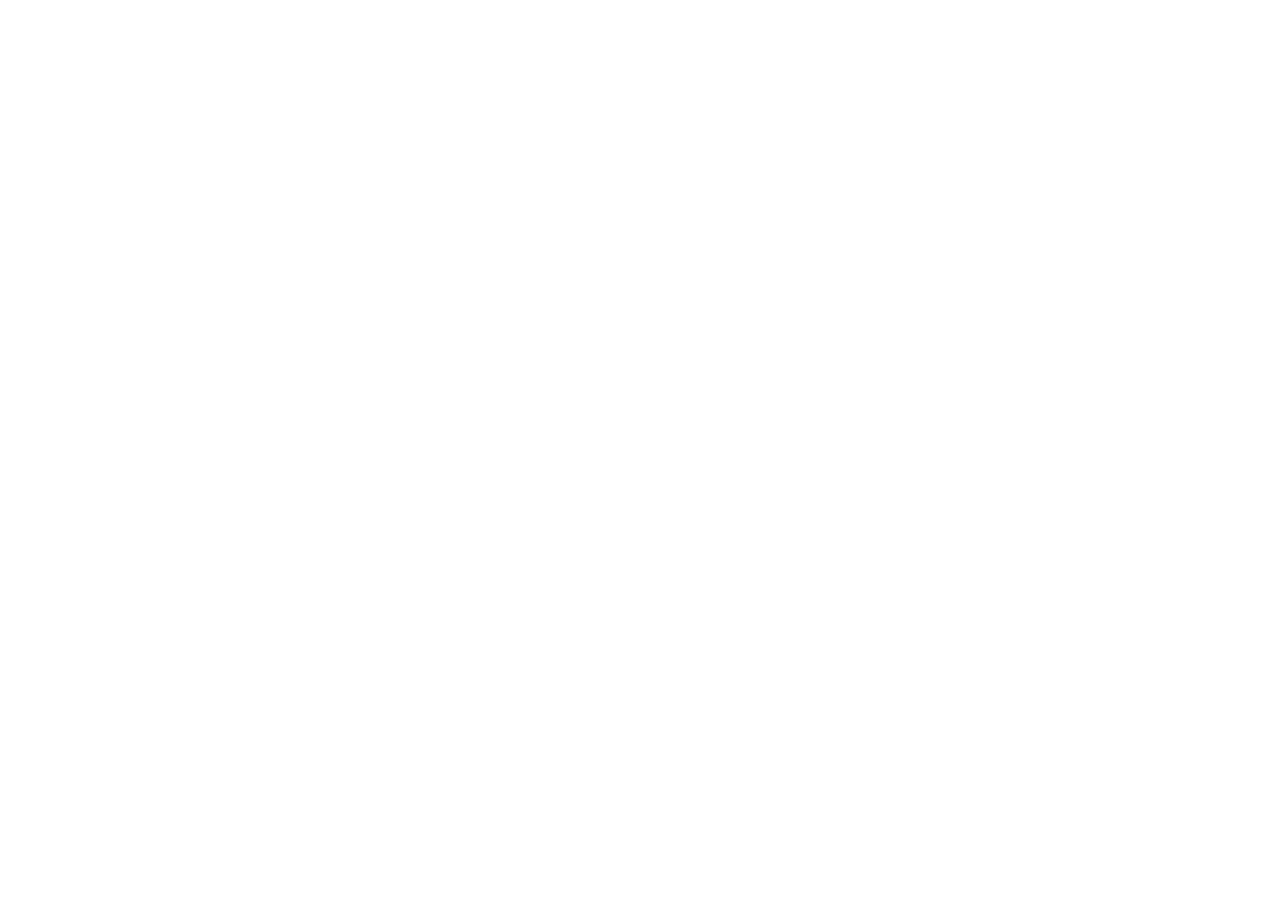
==== index.html @ d4b99a70 "Initial commit" ====
<!DOCTYPE html>
<html lang="en">

<head>
    <meta charset="UTF-8">
    <meta http-equiv="X-UA-Compatible" content="IE=edge">
    <meta name="viewport" content="width=device-width, initial-scale=1.0">
    <title>Document</title>
    <!-- css -->
    <link rel="stylesheet" href="./css/styles.css">
    <link rel="stylesheet" href="./css/normalize.css">
</head>

<body>
    <!-- site header start -->
    <header class="site-header">
        <div class="container"></div>
    </header>

    <!-- site header end -->

    <!-- main content start -->
    <main class="site-main">
        <!-- hero section start -->
        <section class="hero">
            <div class="container"></div>
        </section>
        <!-- hero section end -->
    </main>
    <!-- main content end -->

    <!-- footer start -->
    <footer class="site-footer">
        <div class="container"></div>
    </footer>
    <!-- footer end -->

</body>

</html>
---- css/styles.css ----
:root {
    --clr-white: #fff;
    --clr-black: #000;
    --ff-main: "Poppins", sans-serif;
    --font-weight: 400;
    --fw-bold: 700;
    --fw-medium: 500;
    --font-size: 16px;
    --transition-time: 0.3s;
}

/*******************************
    GENERAL STYLES
********************************/

*,*::before,*::after{
    box-sizing: inherit;
}

html{
    height: 100%;
    box-sizing: border-box;
}

body {
    display: flex;
    flex-direction: column;
    height: 100%;
    margin: 0;
    font-family:var(--ff-main);
    scroll-behavior: smooth;
}

img {
    display: block;
    height: auto;
}

ul {
    list-style: none;
    padding-left: 0;
}

a{
    text-decoration: none;
}


h1,
h2,
h3,
h4,
p {
    margin: 0;
}

.btn{
    border: none;
    background-color: transparent;
    cursor: pointer;
}

.container {
    width: 1240px;
    margin-right: auto;
    margin-left: auto;
    padding-right: 20px;
    padding-left: 20px;
}

.visually-hidden {
    clip: rect(0 0 0 0);
    clip-path: inset(50%);
    height: 1px;
    overflow: hidden;
    position: absolute;
    white-space: nowrap;
    width: 1px;
}

/* sticky footer */
.site-main{
    flex-grow: 1;
}

.text-black{
    color: var(--clr-black);
}

.text-white{
    color: var(--clr-white);
}

.fw-bold{
    font-weight: var(--fw-bold);
}

.fw-medium{
    font-weight: var(--fw-medium);
}

.d-flex{
    display: flex;
}
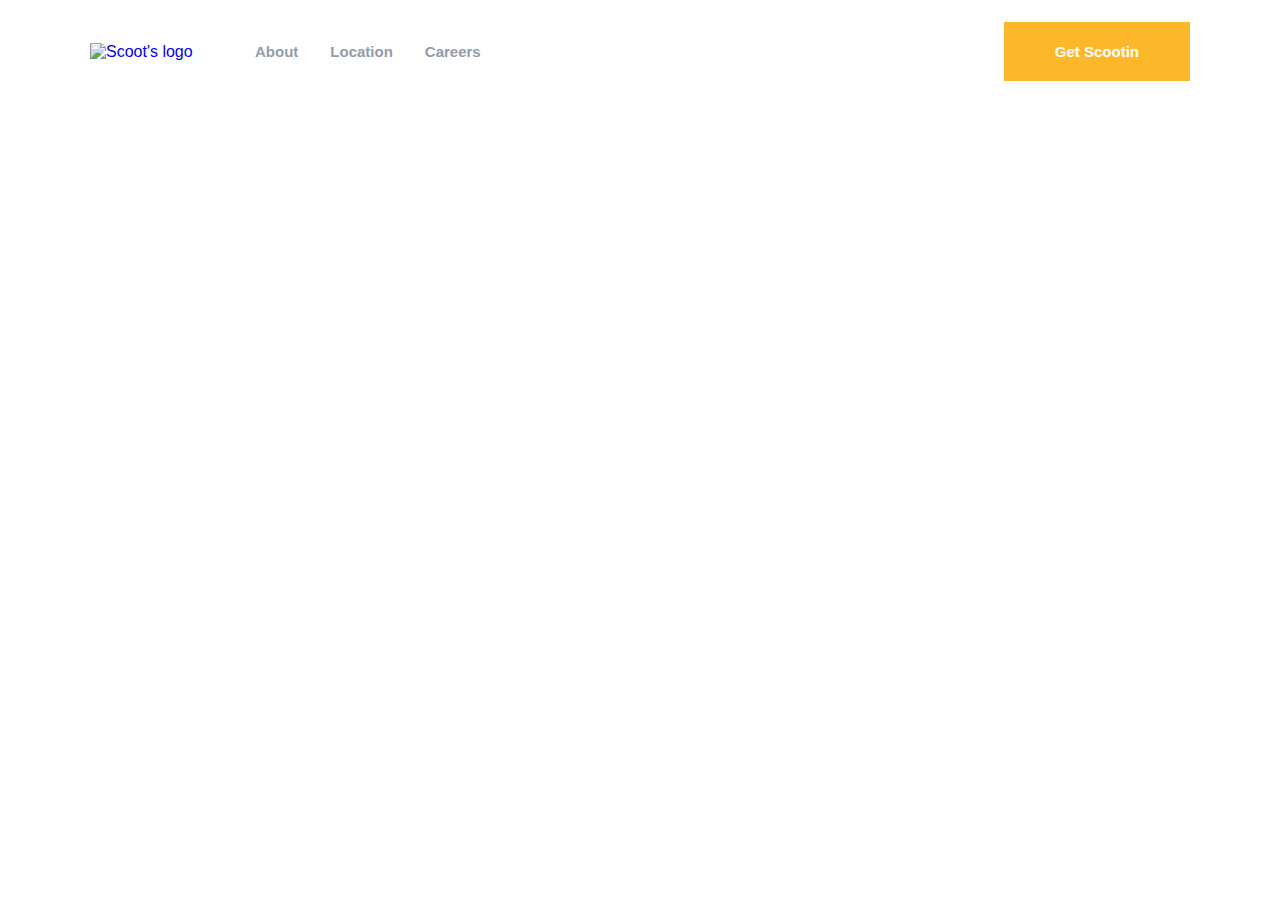
==== commit e03b1723: "Finish header" ====
--- a/index.html
+++ b/index.html
@@ -14,7 +14,25 @@
 <body>
     <!-- site header start -->
     <header class="site-header">
-        <div class="container"></div>
+        <div class="container"> 
+            <div class="site-header__wrapper d-flex">
+                <div class="site-header__inner d-flex">
+                    <a class="site-logo" href="./index.html">
+                        <img class="site-logo__img" width="107" height="28" src="./images/logo.svg" alt="Scoot's logo">
+                    </a>
+
+                    <nav class="navigation">
+                        <ul class="navigation__list d-flex">
+                            <li class="navigation__item"><a class="navigation__link" href="#">About</a></li>
+                            <li class="navigation__item"><a class="navigation__link" href="#">Location</a></li>
+                            <li class="navigation__item"><a class="navigation__link" href="#">Careers</a></li>
+                        </ul>
+                    </nav>
+                </div>
+
+                <a class="btn btn-yellow header__link" href="#">Get Scootin</a>
+            </div>
+        </div>
     </header>
 
     <!-- site header end -->
--- a/css/styles.css
+++ b/css/styles.css
@@ -1,7 +1,14 @@
 :root {
     --clr-white: #fff;
     --clr-black: #000;
-    --ff-main: "Poppins", sans-serif;
+    --clr-yellow: #FCB72B;
+    --clr-dark: #495567;
+    --clr-grey: #939CAA;
+    --clr-light-grey: #E5ECF4;
+    --clr-snow: #F2F5F9;
+    --clr-light-yellow: #FFF4DF;
+    --ff-main: "Space Mono", sans-serif;
+    --ff-secondary: "Lexend Deca", sans-serif;
     --font-weight: 400;
     --fw-bold: 700;
     --fw-medium: 500;
@@ -10,14 +17,56 @@
 }
 
 /*******************************
+    FONTS
+********************************/
+
+/* lexend-deca-regular - latin */
+@font-face {
+    font-family: 'Lexend Deca';
+    font-style: normal;
+    font-weight: 400;
+    src: local(''),
+        url('../fonts/lexend-deca-v17-latin-regular.woff2') format('woff2'),
+        /* Chrome 26+, Opera 23+, Firefox 39+ */
+        url('../fonts/lexend-deca-v17-latin-regular.woff') format('woff');
+    /* Chrome 6+, Firefox 3.6+, IE 9+, Safari 5.1+ */
+}
+
+/* space-mono-regular - latin */
+@font-face {
+    font-family: 'Space Mono';
+    font-style: normal;
+    font-weight: 400;
+    src: local(''),
+        url('../fonts/space-mono-v11-latin-regular.woff2') format('woff2'),
+        /* Chrome 26+, Opera 23+, Firefox 39+ */
+        url('../fonts/space-mono-v11-latin-regular.woff') format('woff');
+    /* Chrome 6+, Firefox 3.6+, IE 9+, Safari 5.1+ */
+}
+
+/* space-mono-700 - latin */
+@font-face {
+    font-family: 'Space Mono';
+    font-style: normal;
+    font-weight: 700;
+    src: local(''),
+        url('../fonts/space-mono-v11-latin-700.woff2') format('woff2'),
+        /* Chrome 26+, Opera 23+, Firefox 39+ */
+        url('../fonts/space-mono-v11-latin-700.woff') format('woff');
+    /* Chrome 6+, Firefox 3.6+, IE 9+, Safari 5.1+ */
+}
+
+/*******************************
     GENERAL STYLES
 ********************************/
 
-*,*::before,*::after{
+*,
+*::before,
+*::after {
     box-sizing: inherit;
 }
 
-html{
+html {
     height: 100%;
     box-sizing: border-box;
 }
@@ -27,7 +76,7 @@
     flex-direction: column;
     height: 100%;
     margin: 0;
-    font-family:var(--ff-main);
+    font-family: var(--ff-main);
     scroll-behavior: smooth;
 }
 
@@ -41,7 +90,7 @@
     padding-left: 0;
 }
 
-a{
+a {
     text-decoration: none;
 }
 
@@ -54,18 +103,50 @@
     margin: 0;
 }
 
-.btn{
+h1,
+h2,
+h3,
+h4 {
+    font-family: var(--ff-main);
+    font-weight: var(--fw-bold);
+}
+
+p {
+    font-family: var(--ff-secondary);
+    font-weight: 400;
+}
+
+.btn {
+    padding: 14px 48px;
+    text-align: center;
     border: none;
     background-color: transparent;
     cursor: pointer;
+    border: 3px solid #FCB72B;
+}
+
+.btn-yellow {
+    font-weight: 700;
+    font-size: 15px;
+    line-height: 25px;
+    background-color: var(--clr-yellow);
+    color: var(--clr-white);
+    transition: background 0.3s ease;
+    -webkit-transition: background 0.3s ease;
+    -moz-transition: background 0.3s ease;
+    -ms-transition: background 0.3s ease;
+    -o-transition: background 0.3s ease;
+}
+
+.btn-yellow:hover {
+    background-color: var(--clr-white);
+    color: var(--clr-yellow);
 }
 
 .container {
-    width: 1240px;
-    margin-right: auto;
-    margin-left: auto;
-    padding-right: 20px;
-    padding-left: 20px;
+    width: 1140px;
+    margin-inline: auto;
+    padding-inline: 20px;
 }
 
 .visually-hidden {
@@ -79,26 +160,64 @@
 }
 
 /* sticky footer */
-.site-main{
+.site-main {
     flex-grow: 1;
 }
 
-.text-black{
+.text-black {
     color: var(--clr-black);
 }
 
-.text-white{
+.text-white {
     color: var(--clr-white);
 }
 
-.fw-bold{
+.fw-bold {
     font-weight: var(--fw-bold);
 }
 
-.fw-medium{
+.fw-medium {
     font-weight: var(--fw-medium);
 }
 
-.d-flex{
+.d-flex {
     display: flex;
+}
+
+/*******************************
+    HEADER
+********************************/
+
+.site-header {
+    padding: 22px 0;
+}
+
+.site-header__wrapper {
+    align-items: center;
+    justify-content: space-between;
+}
+
+.site-header__inner {
+    align-items: baseline;
+    gap: 58px;
+}
+
+.navigation__list {
+    gap: 32px;
+}
+
+.navigation__link {
+    font-weight: 700;
+    font-size: 15px;
+    line-height: 25px;
+    color: var(--clr-grey);
+    transition: color 0.3s ease-in-out;
+    -webkit-transition: color 0.3s ease-in-out;
+    -moz-transition: color 0.3s ease-in-out;
+    -ms-transition: color 0.3s ease-in-out;
+    -o-transition: color 0.3s ease-in-out;
+}
+
+.navigation__link:hover{
+    color: var(--clr-yellow);
 }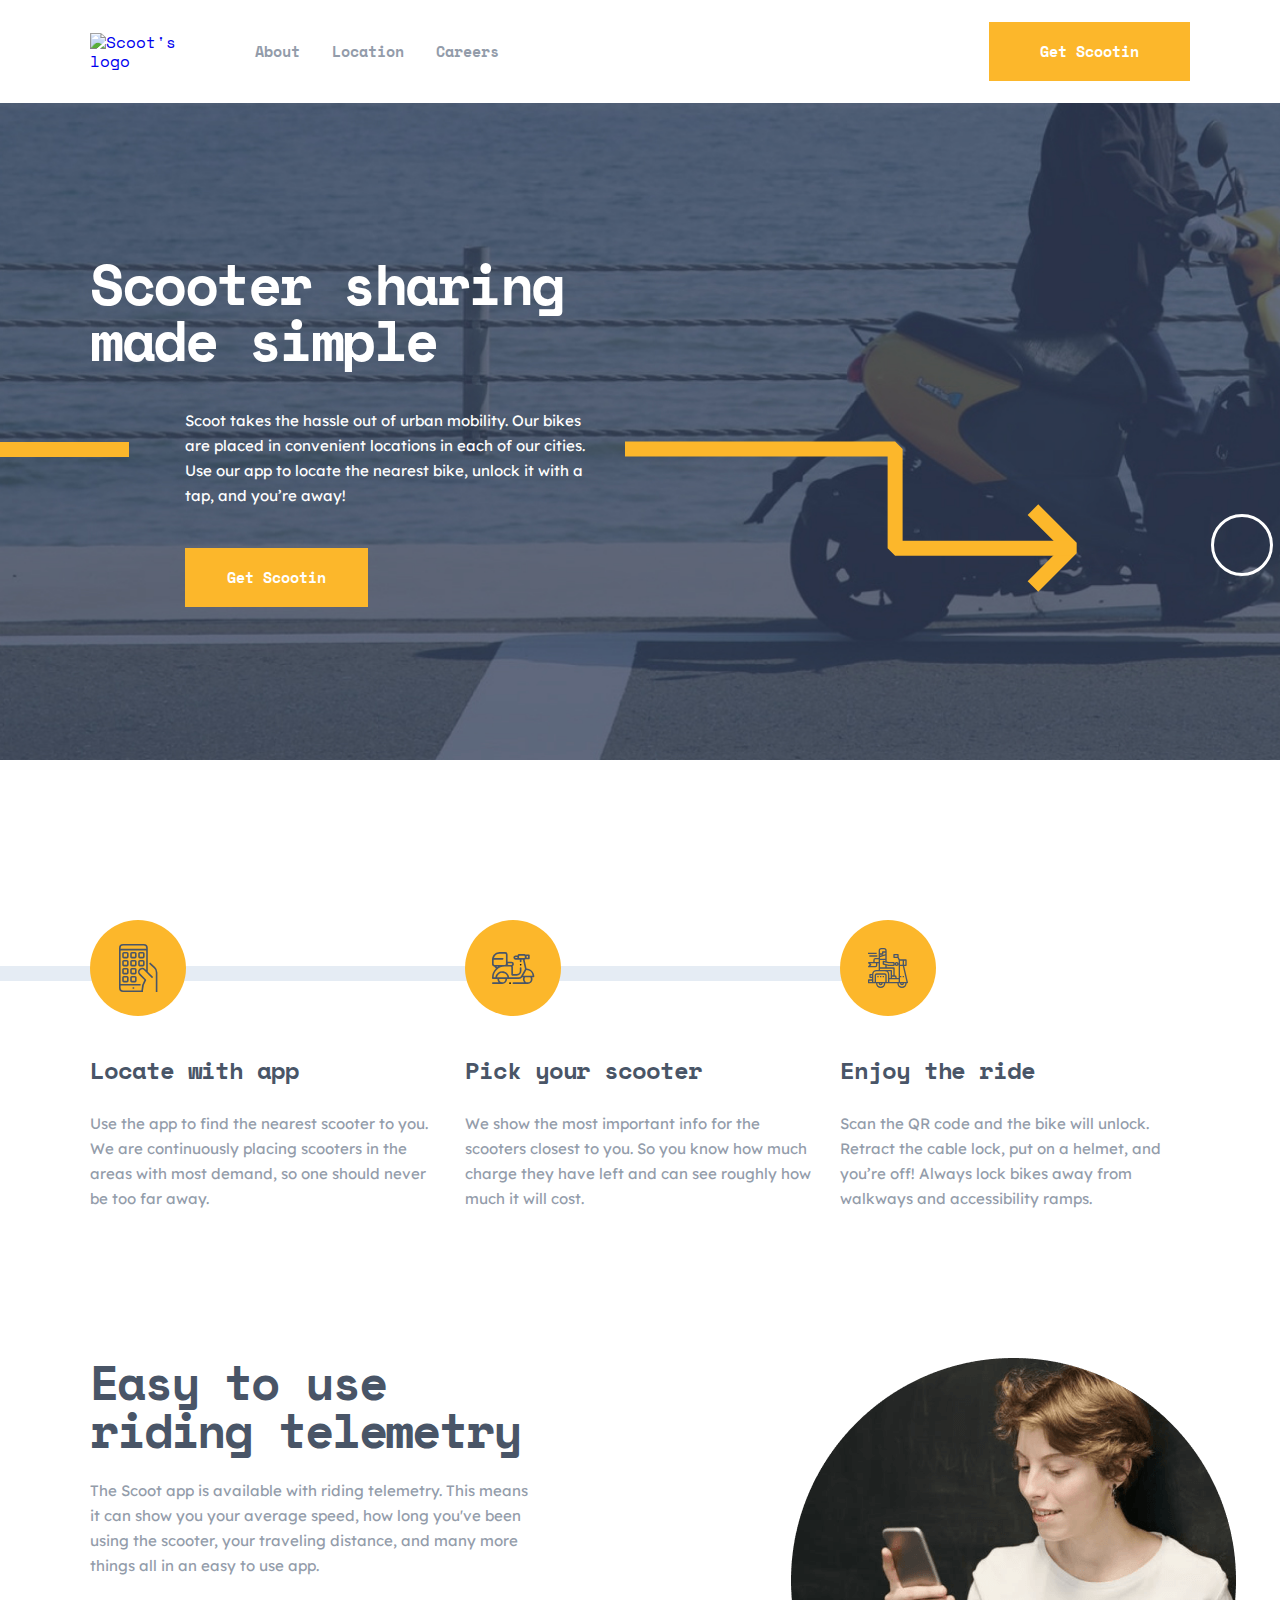
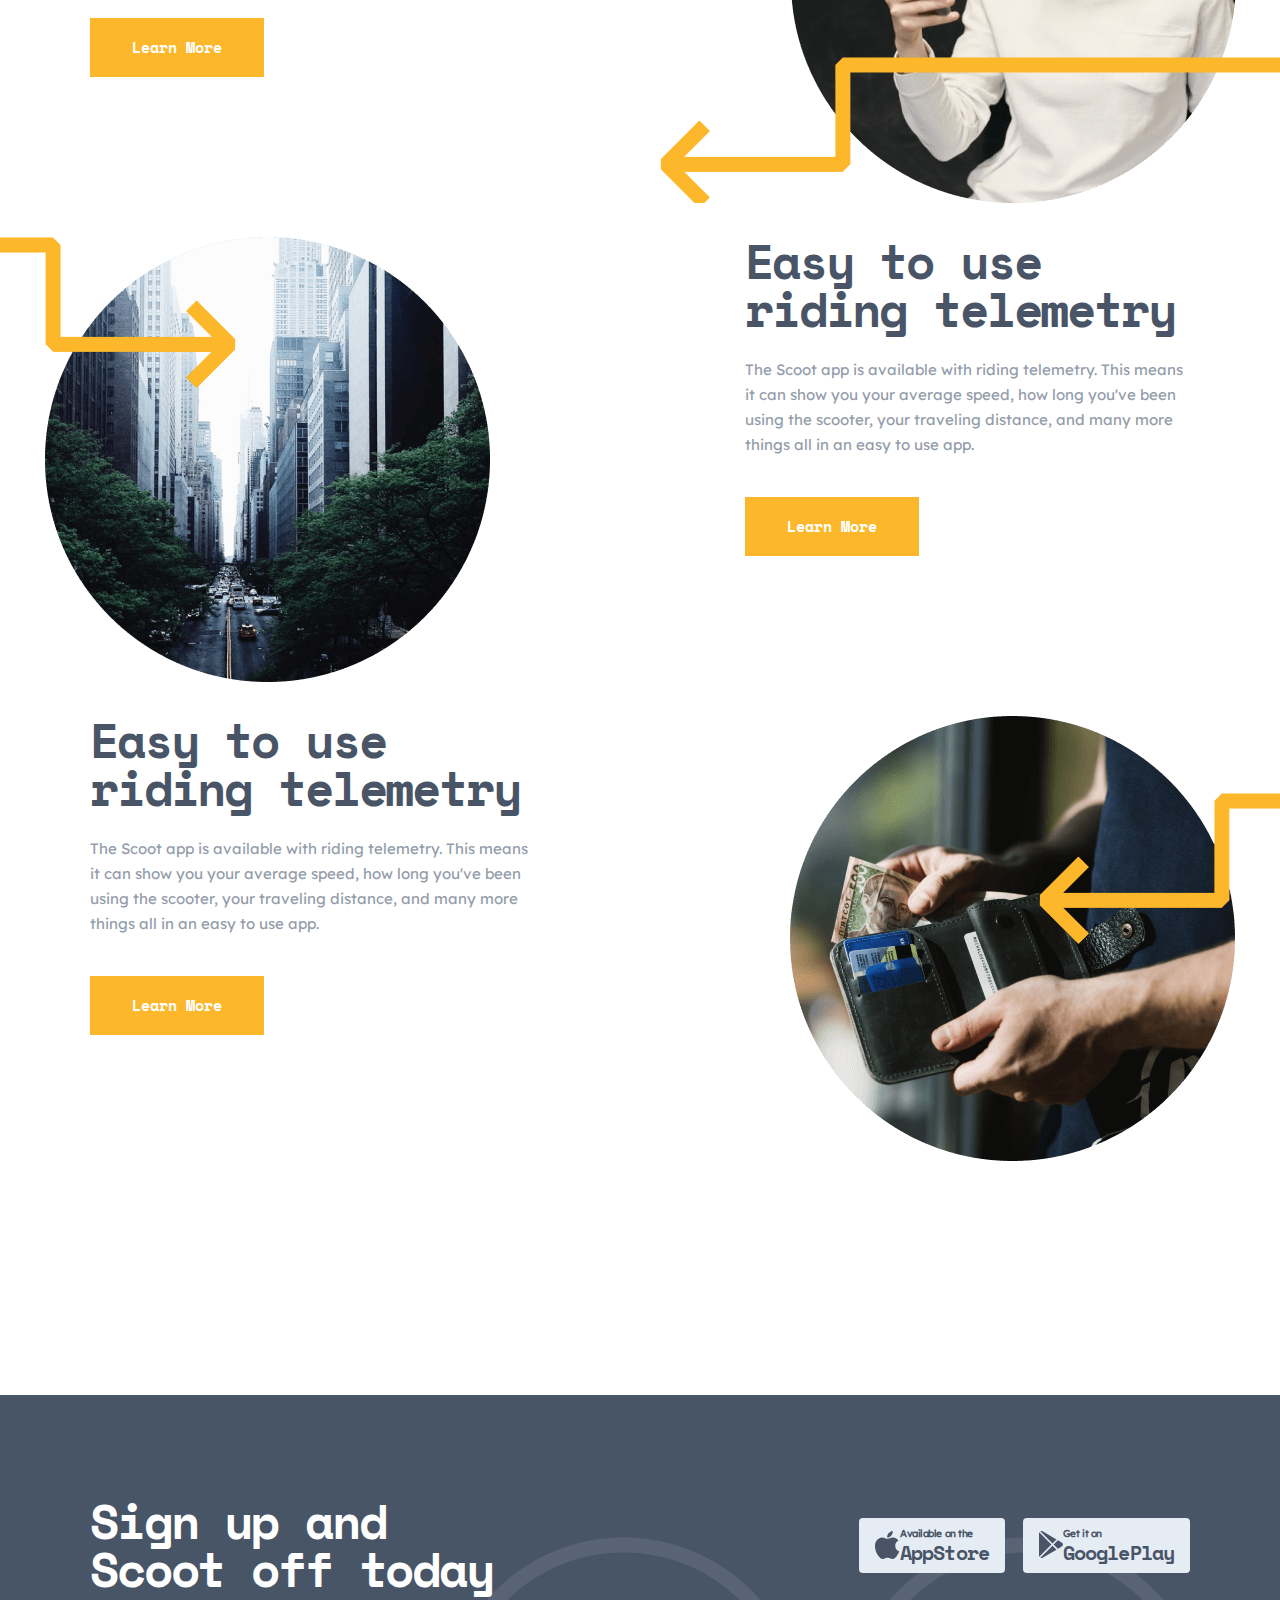
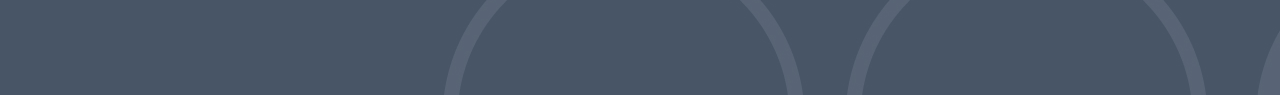
==== commit d2e5d3e9: "Merge pull request #1 from Shahzod001/main" ====
--- a/index.html
+++ b/index.html
@@ -20,7 +20,7 @@
                     <a class="site-logo" href="./index.html">
                         <img class="site-logo__img" width="107" height="28" src="./images/logo.svg" alt="Scoot's logo">
                     </a>
-
+                    
                     <nav class="navigation">
                         <ul class="navigation__list d-flex">
                             <li class="navigation__item"><a class="navigation__link" href="#">About</a></li>
@@ -29,29 +29,188 @@
                         </ul>
                     </nav>
                 </div>
-
+                
                 <a class="btn btn-yellow header__link" href="#">Get Scootin</a>
             </div>
         </div>
     </header>
-
+    
     <!-- site header end -->
-
+    
     <!-- main content start -->
     <main class="site-main">
         <!-- hero section start -->
         <section class="hero">
-            <div class="container"></div>
+            <div class="container">
+                <div class="hero__box">
+                    <h1 class="hero__heading">
+                        Scooter sharing made simple
+                    </h1>
+                    <p class="hero__text">
+                        Scoot takes the hassle out of urban mobility. Our bikes are placed in convenient locations in each of our cities. Use our app to locate the nearest bike, unlock it with a tap, and you’re away!
+                    </p>
+                    <a href="#" class="site-link">
+                        Get Scootin
+                    </a>
+                </div>
+            </div>
         </section>
         <!-- hero section end -->
-    </main>
-    <!-- main content end -->
-
-    <!-- footer start -->
-    <footer class="site-footer">
-        <div class="container"></div>
-    </footer>
-    <!-- footer end -->
+        
+        <!-- DELIVERY SECTION START  -->
+        
+        <section class="delivery">
+            <div class="container">
+                <h2 class="visually-hidden">
+                    Delivery.
+                </h2>
+                <ul class="delivery__list">
+                    <li class="delivery__item delivery__item--tel">
+                        <h3 class="delivery__heading">
+                            Locate with app
+                        </h3>
+                        <p class="delivery__text">
+                            Use the app to find the nearest scooter to you. We are continuously placing scooters in the areas with most demand, so one should never be too far away. 
+                        </p>
+                    </li>
+                    <li class="delivery__item delivery__item--scoot">
+                        <h3 class="delivery__heading">
+                            Pick your scooter
+                        </h3>
+                        <p class="delivery__text">
+                            We show the most important info for the scooters closest to you. So you know how much charge they have left and can see roughly how much it will cost.
+                        </p>
+                    </li>
+                    <li class="delivery__item delivery__item--speed">
+                        <h3 class="delivery__heading">
+                            Enjoy the ride
+                        </h3>
+                        <p class="delivery__text">
+                            Scan the QR code and the bike will unlock. Retract the cable lock, put on a helmet, and you’re off! Always lock bikes away from walkways and accessibility ramps.
+                        </p>
+                    </li>
+                </ul>
+            </div>
+        </section>
+        
+        <!-- DELIVERY SECTION FINISH  -->
+        
+        <!-- EASY SECTION START  -->
+        
+        <section class="easy">
+            <div class="container">
+                <h2 class="visually-hidden">
+                    Easy
+                </h2>
+                <ul class="easy__list">
+                    <li class="easy__item easy__item--girl">
+                        <div class="easy__box">
+                            <h3 class="easy__heading">
+                                Easy to use
+                                riding telemetry
+                            </h3>
+                            <p class="easy__text">
+                                The Scoot app is available with riding telemetry. This means it can show you your average speed, how long you've been using the scooter, your traveling distance, and many more things all in an easy to use app.
+                            </p>
+                            <a href="#" class="site-link site-link--easy">
+                                Learn More
+                            </a>
+                        </div>
+                    </li>
+                    <li class="easy__item easy__item--water">
+                        <div class="easy__box easy__box--second">
+                            <h3 class="easy__heading">
+                                Easy to use
+                                riding telemetry
+                            </h3>
+                            <p class="easy__text">
+                                The Scoot app is available with riding telemetry. This means it can show you your average speed, how long you've been using the scooter, your traveling distance, and many more things all in an easy to use app.
+                            </p>
+                            <a href="#" class="site-link site-link--easy">
+                                Learn More
+                            </a>
+                        </div>
+                    </li>
+                    <li class="easy__item easy__item--many">
+                        <div class="easy__box">
+                            <h3 class="easy__heading">
+                                Easy to use
+                                riding telemetry
+                            </h3>
+                            <p class="easy__text">
+                                The Scoot app is available with riding telemetry. This means it can show you your average speed, how long you've been using the scooter, your traveling distance, and many more things all in an easy to use app.
+                            </p>
+                            <a href="#" class="site-link site-link--easy">
+                                Learn More
+                            </a>
+                        </div>
+                    </li>
+                </ul>
+            </div>
+        </section>
+        
+        <!-- EASY SECTION FINISH  -->
+        
+        <!-- ARTICLE SECTION START  -->
+        
+        <article class="article">
+            <div class="container">
+                <div class="article__box">
+                    <div class="article__boxing">
+                        <h2 class="article__heading">
+                            Sign up and Scoot off today
+                        </h2>
+                    </div>
+                    <ul class="article__list">
+                        <li class="article__item">
+                            <div class="link__boxs">
+                                <a href="#" class="article__link link">
+                                    <img src="./photos/apple-logo.svg" alt="App logo" class="link__logo">
+                                </a>
+                            </div> 
+                            <div class="link__box">
+                                <a href="#" class="article__link link">
+                                    <p class="link__text">
+                                        Available on the
+                                    </p>
+                                    <strong class="link__strong">
+                                        AppStore
+                                    </strong>
+                                </a>
+                            </div>
+                        </li>
+                        <li class="article__item">
+                            <div class="link__boxs">
+                                <a href="https://www.apple.com/app-store/" target="blank" class="article__link link">
+                                    <img src="./photos/google-play.svg" alt="App logo" class="link__logo">
+                                </a>
+                            </div>
+                            <div class="link__box">
+                                <a href="https://play.google.com/store/games?hl=ru&gl=US" target="blank" class="article__link link">
+                                    <p class="link__text">
+                                        Get it on
+                                    </p>
+                                    <strong class="link__strong">
+                                        GooglePlay
+                                    </strong>
+                                </a>
+                            </div>
+                        </a>
+                    </li>
+                </ul>
+            </div>
+        </div>
+    </article>
+    
+    <!-- ARTICLE SECTION FINISH  -->
+</main>
+<!-- main content end -->
+
+<!-- footer start -->
+<footer class="site-footer">
+    <div class="container"></div>
+</footer>
+<!-- footer end -->
 
 </body>
 
--- a/css/styles.css
+++ b/css/styles.css
@@ -17,7 +17,7 @@
 }
 
 /*******************************
-    FONTS
+FONTS
 ********************************/
 
 /* lexend-deca-regular - latin */
@@ -26,9 +26,9 @@
     font-style: normal;
     font-weight: 400;
     src: local(''),
-        url('../fonts/lexend-deca-v17-latin-regular.woff2') format('woff2'),
-        /* Chrome 26+, Opera 23+, Firefox 39+ */
-        url('../fonts/lexend-deca-v17-latin-regular.woff') format('woff');
+    url('../fonts/lexend-deca-v17-latin-regular.woff2') format('woff2'),
+    /* Chrome 26+, Opera 23+, Firefox 39+ */
+    url('../fonts/lexend-deca-v17-latin-regular.woff') format('woff');
     /* Chrome 6+, Firefox 3.6+, IE 9+, Safari 5.1+ */
 }
 
@@ -38,9 +38,9 @@
     font-style: normal;
     font-weight: 400;
     src: local(''),
-        url('../fonts/space-mono-v11-latin-regular.woff2') format('woff2'),
-        /* Chrome 26+, Opera 23+, Firefox 39+ */
-        url('../fonts/space-mono-v11-latin-regular.woff') format('woff');
+    url('../fonts/space-mono-v11-latin-regular.woff2') format('woff2'),
+    /* Chrome 26+, Opera 23+, Firefox 39+ */
+    url('../fonts/space-mono-v11-latin-regular.woff') format('woff');
     /* Chrome 6+, Firefox 3.6+, IE 9+, Safari 5.1+ */
 }
 
@@ -50,14 +50,14 @@
     font-style: normal;
     font-weight: 700;
     src: local(''),
-        url('../fonts/space-mono-v11-latin-700.woff2') format('woff2'),
-        /* Chrome 26+, Opera 23+, Firefox 39+ */
-        url('../fonts/space-mono-v11-latin-700.woff') format('woff');
+    url('../fonts/space-mono-v11-latin-700.woff2') format('woff2'),
+    /* Chrome 26+, Opera 23+, Firefox 39+ */
+    url('../fonts/space-mono-v11-latin-700.woff') format('woff');
     /* Chrome 6+, Firefox 3.6+, IE 9+, Safari 5.1+ */
 }
 
 /*******************************
-    GENERAL STYLES
+GENERAL STYLES
 ********************************/
 
 *,
@@ -78,6 +78,7 @@
     margin: 0;
     font-family: var(--ff-main);
     scroll-behavior: smooth;
+    overflow-x: hidden;
 }
 
 img {
@@ -93,7 +94,14 @@
 a {
     text-decoration: none;
 }
-
+ul{
+    margin: 0;
+    padding: 0;
+}
+li{
+    margin: 0;
+    padding: 0;
+}
 
 h1,
 h2,
@@ -185,7 +193,7 @@
 }
 
 /*******************************
-    HEADER
+HEADER
 ********************************/
 
 .site-header {
@@ -198,7 +206,7 @@
 }
 
 .site-header__inner {
-    align-items: baseline;
+    align-items: center;
     gap: 58px;
 }
 
@@ -220,4 +228,304 @@
 
 .navigation__link:hover{
     color: var(--clr-yellow);
+}
+
+
+/* HERO SECTION START  */
+.hero {
+    position: relative;
+    padding: 153px 0;
+    background-image: url("../photos/main-hero-bg-img.jpg");
+    background-size: cover;
+    background-repeat: no-repeat;
+}
+.hero::after{
+    position: absolute;
+    right: calc(50% - 805px);
+    bottom: calc(50% - 145px);
+    width: 234px;
+    height: 63px;
+    content: "";
+    background-repeat: no-repeat;
+    background-image: url("../photos/three-round-bg-img.svg");
+}
+.hero__box {
+    position: relative;
+    width: 500px;
+}
+.hero__box::after{
+    position: absolute;
+    top: calc(50% + 9px);
+    right: calc(50% - 737px);
+    width: 452px;
+    height: 151px;
+    content: "";
+    background-repeat: no-repeat;
+    background-image: url("../photos/arrow-right.svg");
+}
+.hero__heading {
+    margin: 0;
+    margin-bottom: 40px;
+    font-weight: 700;
+    font-size: 56px;
+    line-height: 56px;
+    letter-spacing: -2.5px;
+    color: #FFFFFF;
+    font-family: var(--ff-main);
+}
+.hero__text {
+    position: relative;
+    margin: 0;
+    margin-left: 95px;
+    margin-bottom: 40px;
+    font-family: var(--ff-secondary);
+    font-weight: 400;
+    font-size: 15px;
+    line-height: 25px;
+    color: #FFFFFF;
+}
+.hero__text::before{
+    position: absolute;
+    top: calc(50% - 16px);
+    left: calc(50% - 462px);
+    width: 465px;
+    height: 151px;
+    content: "";
+    background-repeat: no-repeat;
+    background-image: url("../photos/yellow-bg-img.svg");
+}
+.site-link {
+    display: inline-block;
+    margin-left: 95px;
+    padding: 14px 39px;
+    font-family: var(--ff-main);
+    font-weight: 700;
+    font-size: 15px;
+    line-height: 25px;
+    text-align: center;
+    background-color: #FCB72B;
+    color: #FFFFFF;
+    border: 3px solid transparent;
+    transition: 00.3s;
+}
+.site-link:hover{
+    color: #FCB72B;
+    background-color: transparent ;
+    border: 3px solid #FCB72B;
+}
+
+/* DELIVERY SECTION START  */
+
+.delivery {
+    position: relative;
+    padding: 160px 0 100px 0;
+}
+.delivery::before{
+    position: absolute;
+    top: calc(50% - 70px);
+    right: calc(50% - 210px) ;
+    z-index: -1;  
+    content: "";
+    background-image: url("../photos/light-grey-line.svg");
+    width: 974px;
+    height: 15px;
+}
+.delivery__list {
+    margin: 0;
+    padding: 0;
+    display: flex;
+    align-items: center;
+    justify-content: space-between;
+}
+.delivery__item {
+    width: 350px;
+    
+}
+.delivery__heading {
+    margin: 0;
+    margin-bottom: 27px;
+    font-family: 'Space Mono';
+    font-style: normal;
+    font-weight: 700;
+    font-size: 24px;
+    line-height: 28px;
+    letter-spacing: -1.07143px;
+    color: #495567;
+}
+.delivery__text {
+    font-family: 'Lexend Deca';
+    font-style: normal;
+    font-weight: 400;
+    font-size: 15px;
+    line-height: 25px;
+    color: #939CAA;
+}
+.delivery__item::before{
+    content: "";
+    width: 96px;
+    height: 96px;
+    display: block;
+    margin-bottom: 40px;
+    background-repeat: no-repeat;
+}
+.delivery__item--tel::before {
+    background-image: url("../photos/app-img.svg");
+}
+.delivery__item--scoot {
+    background-image: url("../photos/scooter-img.svg");
+    background-repeat: no-repeat;
+}
+.delivery__item--speed {
+    background-image: url("../photos/ride-img.svg");
+    background-repeat: no-repeat;
+}
+
+/* EASY SECTION START  */
+
+.easy {
+    padding: 47px 0 200px 0;
+}
+/* .easy__list {
+} */
+.easy__item {
+    position: relative;
+    margin-bottom: 160px;
+}
+/* .easy__item--water{   
+} */
+.easy__item::before{
+    position: absolute;
+    content: "";
+    width: 740px;
+    height: 445px;
+    background-repeat: no-repeat;    
+}
+.easy__item--girl::before{
+    background-image: url("../photos/1.png");
+    left: calc(50% + 20px);
+}
+.easy__item--water::before{
+    background-image: url("../photos/2.png");
+    right: calc(50% + 20px);
+}
+.easy__item--many::before{
+    background-image: url("../photos/3.png");
+    left: calc(50% + 150px);
+}
+.easy__heading {
+    margin-bottom: 24px;
+    font-weight: 700;
+    font-size: 48px;
+    line-height: 48px;
+    /* or 100% */
+    
+    letter-spacing: -2.14286px;
+    
+    color: #495567;
+}
+.easy__text {
+    font-family: 'Lexend Deca';
+    font-weight: 400;
+    font-size: 15px;
+    line-height: 25px;
+    color: #939CAA;
+    margin-bottom: 40px;
+}
+/* .site-link {
+} */
+.site-link--easy{
+    margin-left: 0;
+}
+.easy__box {
+    width: 445px;
+}
+.easy__box--second{
+    margin-left: auto;
+}
+@media
+only screen and (-webkit-min-device-pixel-ratio: 2),
+only screen and (   min--moz-device-pixel-ratio: 2),
+only screen and (     -o-min-device-pixel-ratio: 2/1),
+only screen and (        min-device-pixel-ratio: 2),
+only screen and (                min-resolution: 192dpi),
+only screen and (                min-resolution: 2dppx) {
+    .easy__item--girl{
+        background-image: url("../photos/1@2x.png");
+    }
+    .easy__item--water{
+        background-image: url("../photos/2@2x.png");
+    }
+    .easy__item--many{
+        background-image: url("../photos/3@2x.png");
+    }
+}
+
+/* ARTICLE SECTION START  */
+
+.article {
+    padding: 102px 0;
+    background-image: url("../photos/article-bg.jpg");
+    background-size: cover;
+}
+.article__box {
+    display: flex;
+    align-items: center;
+    justify-content: space-between;
+}
+.article__heading {
+    font-family: 'Space Mono';
+    font-style: normal;
+    font-weight: 700;
+    font-size: 48px;
+    line-height: 48px;
+    letter-spacing: -2.14286px;
+    color: #FFFFFF;
+}
+.article__list {
+    display: flex;
+}
+.article__item {
+    display: flex;
+    align-items: center;
+    padding: 8px 16px;
+    background-color: #E5ECF4;
+    border-radius: 4px;
+}
+.article__item:nth-child(2) {
+    margin-left: 18px;
+}
+/* .article__link {
+} */
+/* .link {
+}
+.link__logo {
+} */
+.link__box {
+    margin: left 12px;
+}
+.link__text {
+    font-weight: 700;
+    font-size: 10px;
+    line-height: 15px;
+    /* identical to box height */
+    
+    letter-spacing: -0.446429px;
+    
+    color: #495567;
+}
+.link__strong {
+    font-weight: 700;
+    font-size: 20px;
+    line-height: 24px;
+    /* identical to box height, or 120% */
+    
+    letter-spacing: -0.892857px;
+    
+    color: #495567;
+    
+}
+/* .link__boxs{
+} */
+.article__heading{
+    width: 415px;
 }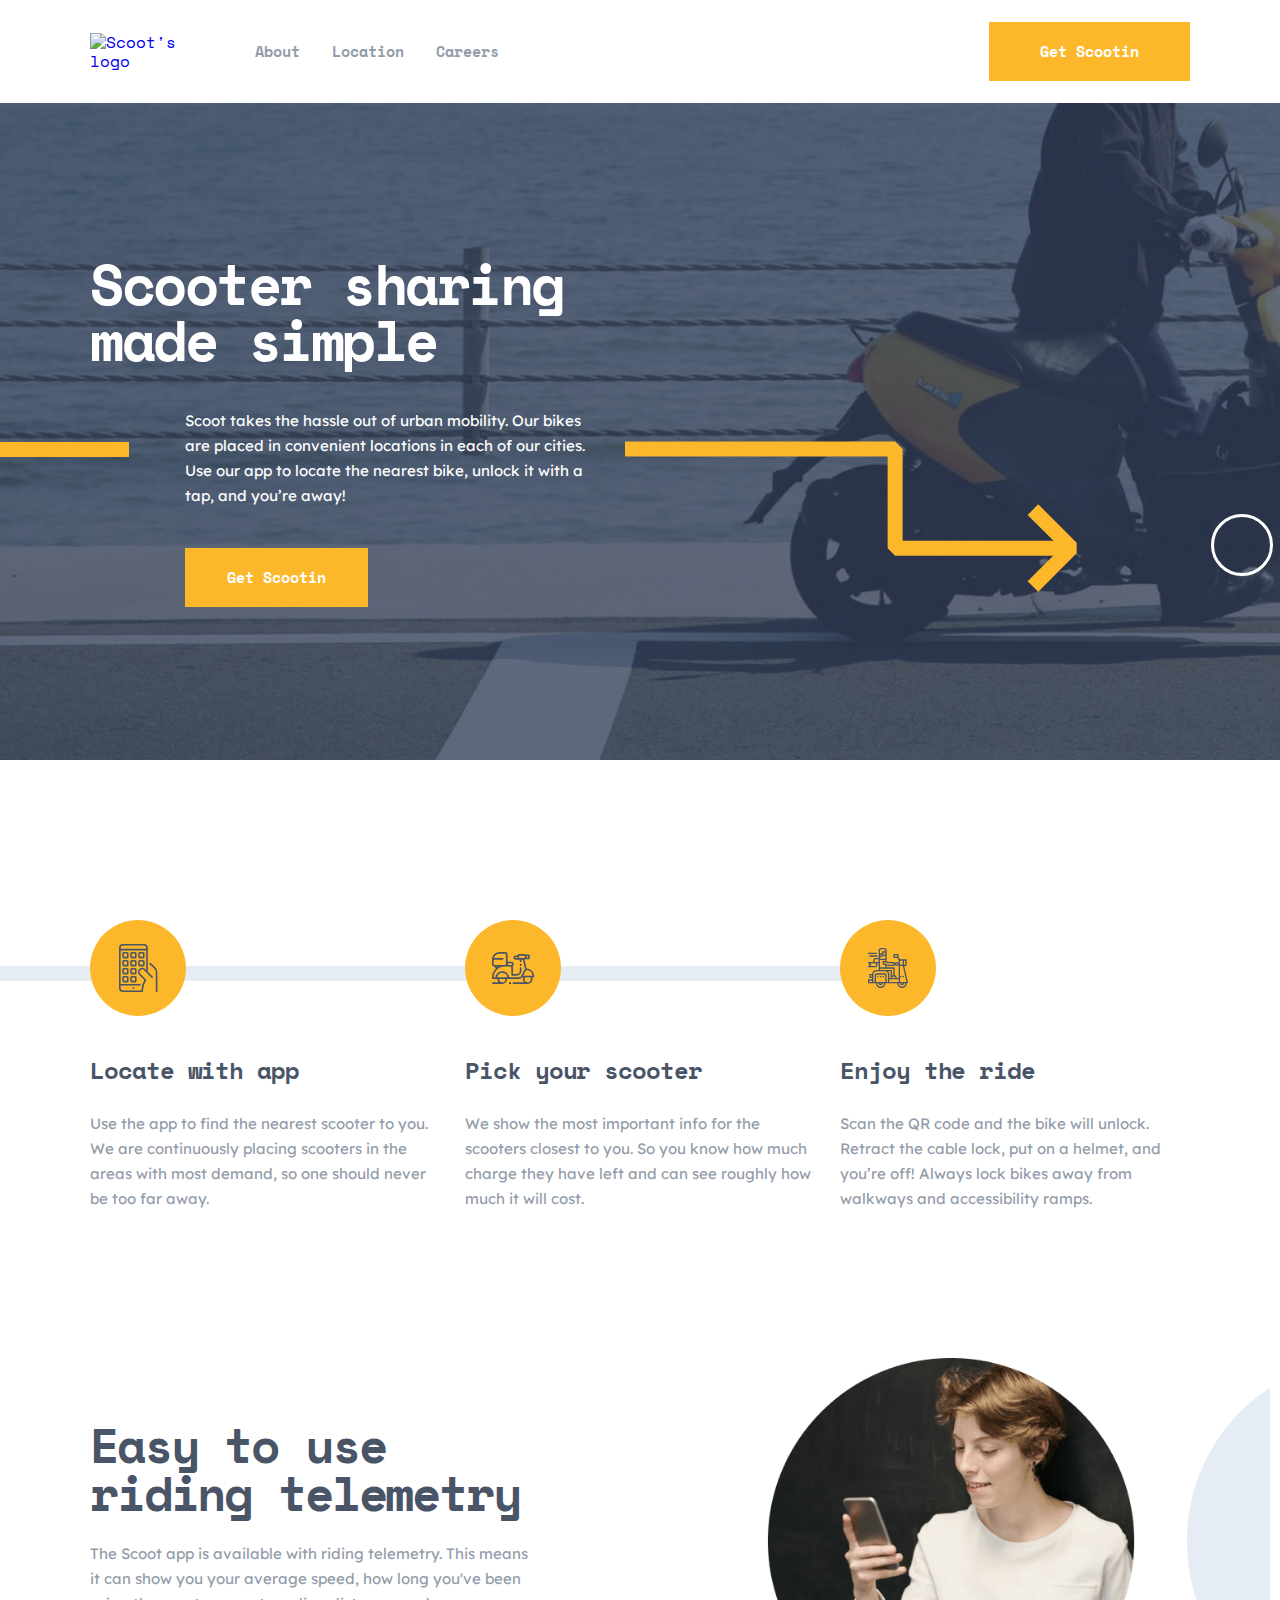
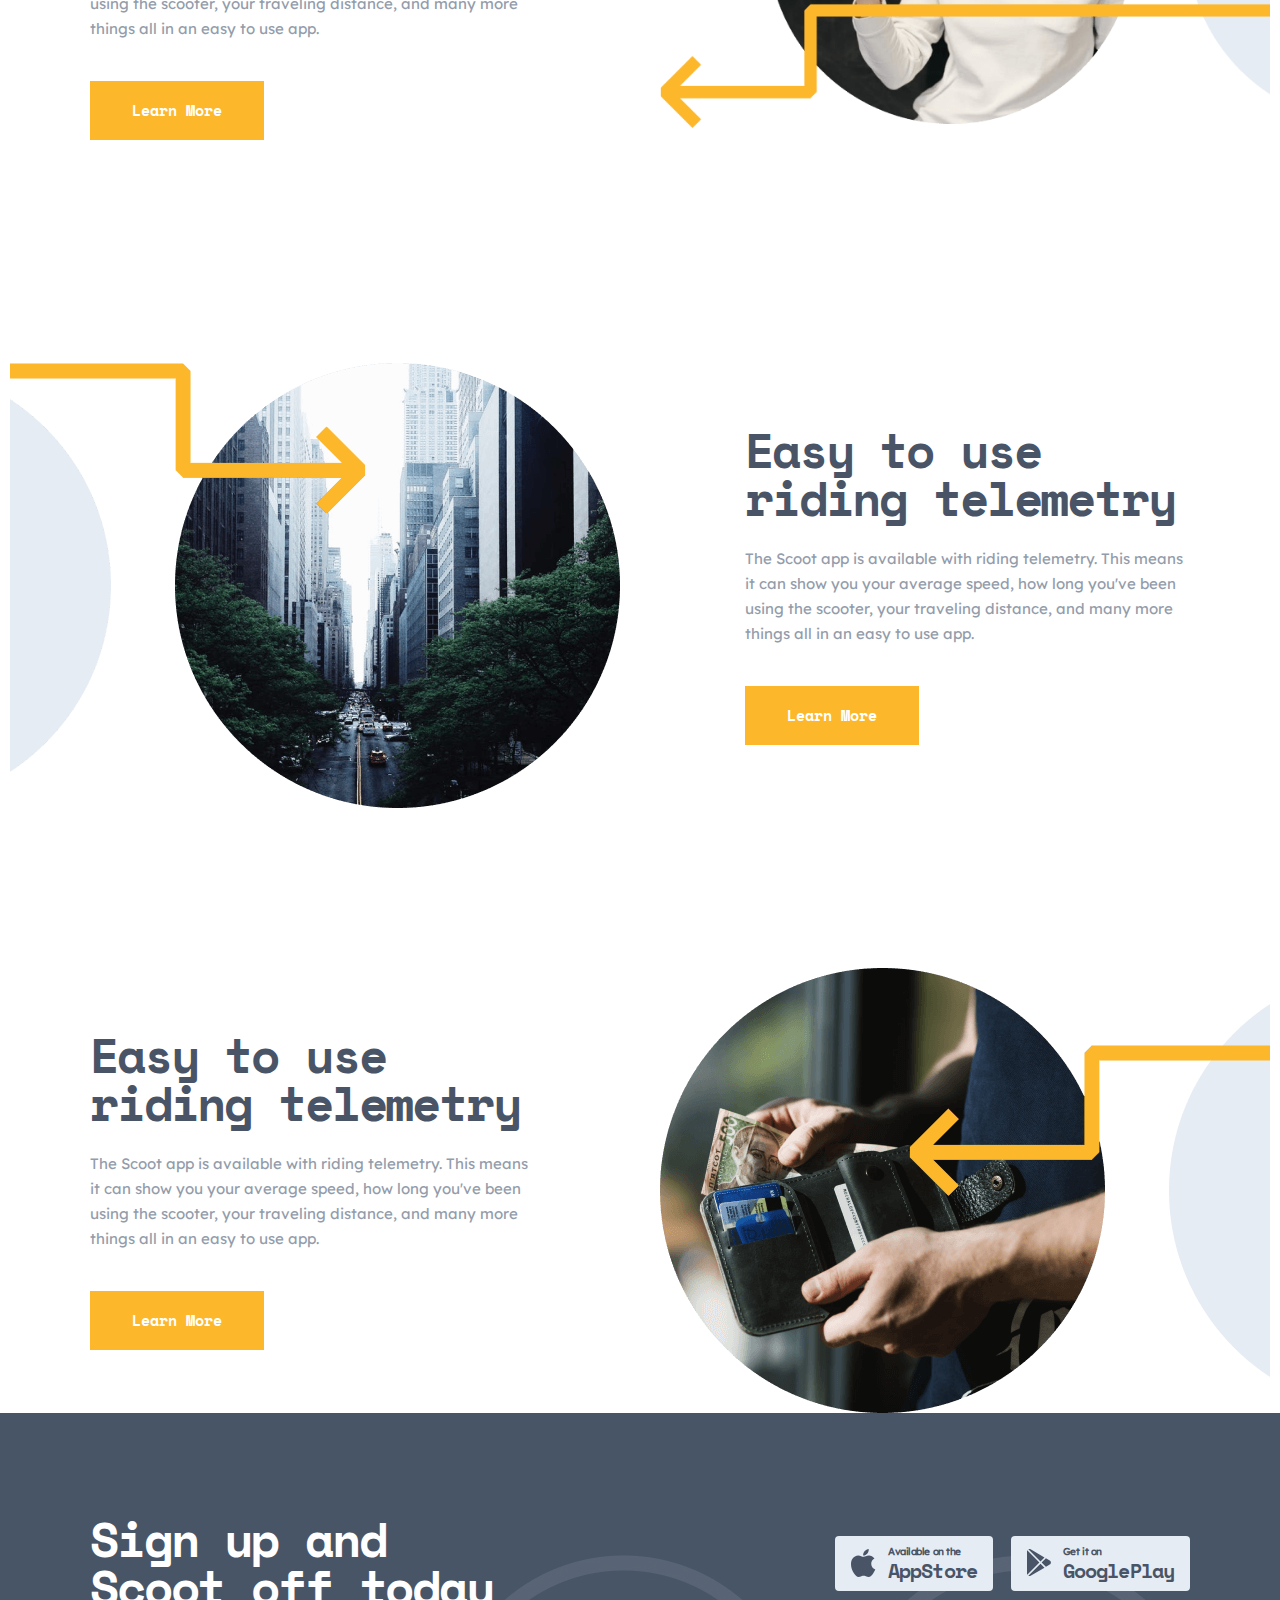
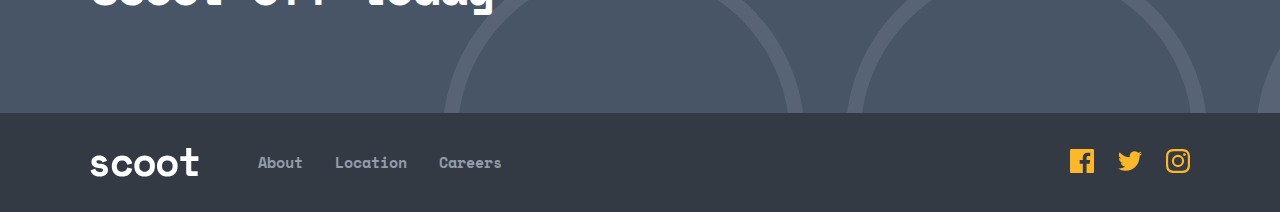
==== commit 0a5bda8e: "Add footer" ====
--- a/index.html
+++ b/index.html
@@ -23,7 +23,7 @@
                     
                     <nav class="navigation">
                         <ul class="navigation__list d-flex">
-                            <li class="navigation__item"><a class="navigation__link" href="#">About</a></li>
+                            <li class="navigation__item"><a class="navigation__link" href="./about.html">About</a></li>
                             <li class="navigation__item"><a class="navigation__link" href="#">Location</a></li>
                             <li class="navigation__item"><a class="navigation__link" href="#">Careers</a></li>
                         </ul>
@@ -208,7 +208,39 @@
 
 <!-- footer start -->
 <footer class="site-footer">
-    <div class="container"></div>
+    <div class="container">
+        <div class="site-footer__boxs">
+            <div class="site-footer__box">
+                <a href="./index.html" class="site-footer__link-logo">
+                    <img src="./photos/scoot-white-logo.svg" alt="" class="site-footer__logo">
+                </a>
+                <nav class="navigation">
+                    <ul class="navigation__list d-flex">
+                        <li class="navigation__item"><a class="navigation__link" href="./about.html">About</a></li>
+                        <li class="navigation__item"><a class="navigation__link" href="#">Location</a></li>
+                        <li class="navigation__item"><a class="navigation__link" href="#">Careers</a></li>
+                    </ul>
+                </nav>
+            </div>
+            <ul class="site-footer__list">
+                <li class="site-footer__item itm">
+                    <a href="#" class="itm__link">
+                        <svg class="itm__logo" width="24" height="24" fill="currentColor" xmlns="http://www.w3.org/2000/svg"><path d="M22.675 0H1.325C.593 0 0 .593 0 1.325v21.351C0 23.407.593 24 1.325 24H12.82v-9.294H9.692v-3.622h3.128V8.413c0-3.1 1.893-4.788 4.659-4.788 1.325 0 2.463.099 2.795.143v3.24l-1.918.001c-1.504 0-1.795.715-1.795 1.763v2.313h3.587l-.467 3.622h-3.12V24h6.116c.73 0 1.323-.593 1.323-1.325V1.325C24 .593 23.407 0 22.675 0Z" fill=""/></svg>
+                    </a>
+                </li>
+                <li class="site-footer__item itm">
+                    <a href="#" class="itm__link">
+                        <svg class="itm__logo" width="24" height="20" fill="currentColor" xmlns="http://www.w3.org/2000/svg"><path d="M24 2.557a9.83 9.83 0 0 1-2.828.775A4.932 4.932 0 0 0 23.337.608a9.864 9.864 0 0 1-3.127 1.195A4.916 4.916 0 0 0 16.616.248c-3.179 0-5.515 2.966-4.797 6.045A13.978 13.978 0 0 1 1.671 1.149a4.93 4.93 0 0 0 1.523 6.574 4.903 4.903 0 0 1-2.229-.616c-.054 2.281 1.581 4.415 3.949 4.89a4.935 4.935 0 0 1-2.224.084 4.928 4.928 0 0 0 4.6 3.419A9.9 9.9 0 0 1 0 17.54a13.94 13.94 0 0 0 7.548 2.212c9.142 0 14.307-7.721 13.995-14.646A10.025 10.025 0 0 0 24 2.557Z" fill="#"/></svg>
+                    </a>
+                </li>
+                <li class="site-footer__item itm">
+                    <a href="#" class="itm__link">
+                        <svg class="itm__logo" width="24" height="24" fill="currentColor" xmlns="http://www.w3.org/2000/svg"><path fill-rule="evenodd" clip-rule="evenodd" d="M12 0C8.741 0 8.333.014 7.053.072 2.695.272.273 2.69.073 7.052.014 8.333 0 8.741 0 12c0 3.259.014 3.668.072 4.948.2 4.358 2.618 6.78 6.98 6.98C8.333 23.986 8.741 24 12 24c3.259 0 3.668-.014 4.948-.072 4.354-.2 6.782-2.618 6.979-6.98.059-1.28.073-1.689.073-4.948 0-3.259-.014-3.667-.072-4.947-.196-4.354-2.617-6.78-6.979-6.98C15.668.014 15.259 0 12 0Zm0 2.163c3.204 0 3.584.012 4.85.07 3.252.148 4.771 1.691 4.919 4.919.058 1.265.069 1.645.069 4.849 0 3.205-.012 3.584-.069 4.849-.149 3.225-1.664 4.771-4.919 4.919-1.266.058-1.644.07-4.85.07-3.204 0-3.584-.012-4.849-.07-3.26-.149-4.771-1.699-4.919-4.92-.058-1.265-.07-1.644-.07-4.849 0-3.204.013-3.583.07-4.849.149-3.227 1.664-4.771 4.919-4.919 1.266-.057 1.645-.069 4.849-.069ZM5.838 12a6.162 6.162 0 1 1 12.324 0 6.162 6.162 0 0 1-12.324 0ZM12 16a4 4 0 1 1 0-8 4 4 0 0 1 0 8Zm4.965-10.405a1.44 1.44 0 1 1 2.881.001 1.44 1.44 0 0 1-2.881-.001Z" fill=""/></svg>
+                    </a>
+                </li>
+            </ul>
+        </div>
+    </div>
 </footer>
 <!-- footer end -->
 
--- a/css/styles.css
+++ b/css/styles.css
@@ -26,9 +26,9 @@
     font-style: normal;
     font-weight: 400;
     src: local(''),
-    url('../fonts/lexend-deca-v17-latin-regular.woff2') format('woff2'),
-    /* Chrome 26+, Opera 23+, Firefox 39+ */
-    url('../fonts/lexend-deca-v17-latin-regular.woff') format('woff');
+        url('../fonts/lexend-deca-v17-latin-regular.woff2') format('woff2'),
+        /* Chrome 26+, Opera 23+, Firefox 39+ */
+        url('../fonts/lexend-deca-v17-latin-regular.woff') format('woff');
     /* Chrome 6+, Firefox 3.6+, IE 9+, Safari 5.1+ */
 }
 
@@ -38,9 +38,9 @@
     font-style: normal;
     font-weight: 400;
     src: local(''),
-    url('../fonts/space-mono-v11-latin-regular.woff2') format('woff2'),
-    /* Chrome 26+, Opera 23+, Firefox 39+ */
-    url('../fonts/space-mono-v11-latin-regular.woff') format('woff');
+        url('../fonts/space-mono-v11-latin-regular.woff2') format('woff2'),
+        /* Chrome 26+, Opera 23+, Firefox 39+ */
+        url('../fonts/space-mono-v11-latin-regular.woff') format('woff');
     /* Chrome 6+, Firefox 3.6+, IE 9+, Safari 5.1+ */
 }
 
@@ -50,9 +50,9 @@
     font-style: normal;
     font-weight: 700;
     src: local(''),
-    url('../fonts/space-mono-v11-latin-700.woff2') format('woff2'),
-    /* Chrome 26+, Opera 23+, Firefox 39+ */
-    url('../fonts/space-mono-v11-latin-700.woff') format('woff');
+        url('../fonts/space-mono-v11-latin-700.woff2') format('woff2'),
+        /* Chrome 26+, Opera 23+, Firefox 39+ */
+        url('../fonts/space-mono-v11-latin-700.woff') format('woff');
     /* Chrome 6+, Firefox 3.6+, IE 9+, Safari 5.1+ */
 }
 
@@ -94,11 +94,13 @@
 a {
     text-decoration: none;
 }
-ul{
+
+ul {
     margin: 0;
     padding: 0;
 }
-li{
+
+li {
     margin: 0;
     padding: 0;
 }
@@ -226,7 +228,7 @@
     -o-transition: color 0.3s ease-in-out;
 }
 
-.navigation__link:hover{
+.navigation__link:hover {
     color: var(--clr-yellow);
 }
 
@@ -239,7 +241,8 @@
     background-size: cover;
     background-repeat: no-repeat;
 }
-.hero::after{
+
+.hero::after {
     position: absolute;
     right: calc(50% - 805px);
     bottom: calc(50% - 145px);
@@ -249,11 +252,13 @@
     background-repeat: no-repeat;
     background-image: url("../photos/three-round-bg-img.svg");
 }
+
 .hero__box {
     position: relative;
     width: 500px;
 }
-.hero__box::after{
+
+.hero__box::after {
     position: absolute;
     top: calc(50% + 9px);
     right: calc(50% - 737px);
@@ -263,6 +268,7 @@
     background-repeat: no-repeat;
     background-image: url("../photos/arrow-right.svg");
 }
+
 .hero__heading {
     margin: 0;
     margin-bottom: 40px;
@@ -273,6 +279,7 @@
     color: #FFFFFF;
     font-family: var(--ff-main);
 }
+
 .hero__text {
     position: relative;
     margin: 0;
@@ -284,7 +291,8 @@
     line-height: 25px;
     color: #FFFFFF;
 }
-.hero__text::before{
+
+.hero__text::before {
     position: absolute;
     top: calc(50% - 16px);
     left: calc(50% - 462px);
@@ -294,6 +302,7 @@
     background-repeat: no-repeat;
     background-image: url("../photos/yellow-bg-img.svg");
 }
+
 .site-link {
     display: inline-block;
     margin-left: 95px;
@@ -308,9 +317,10 @@
     border: 3px solid transparent;
     transition: 00.3s;
 }
-.site-link:hover{
+
+.site-link:hover {
     color: #FCB72B;
-    background-color: transparent ;
+    background-color: transparent;
     border: 3px solid #FCB72B;
 }
 
@@ -320,16 +330,18 @@
     position: relative;
     padding: 160px 0 100px 0;
 }
-.delivery::before{
+
+.delivery::before {
     position: absolute;
     top: calc(50% - 70px);
-    right: calc(50% - 210px) ;
-    z-index: -1;  
+    right: calc(50% - 210px);
+    z-index: -1;
     content: "";
     background-image: url("../photos/light-grey-line.svg");
     width: 974px;
     height: 15px;
 }
+
 .delivery__list {
     margin: 0;
     padding: 0;
@@ -337,10 +349,12 @@
     align-items: center;
     justify-content: space-between;
 }
+
 .delivery__item {
     width: 350px;
-    
-}
+
+}
+
 .delivery__heading {
     margin: 0;
     margin-bottom: 27px;
@@ -352,6 +366,7 @@
     letter-spacing: -1.07143px;
     color: #495567;
 }
+
 .delivery__text {
     font-family: 'Lexend Deca';
     font-style: normal;
@@ -360,7 +375,8 @@
     line-height: 25px;
     color: #939CAA;
 }
-.delivery__item::before{
+
+.delivery__item::before {
     content: "";
     width: 96px;
     height: 96px;
@@ -368,13 +384,16 @@
     margin-bottom: 40px;
     background-repeat: no-repeat;
 }
+
 .delivery__item--tel::before {
     background-image: url("../photos/app-img.svg");
 }
+
 .delivery__item--scoot {
     background-image: url("../photos/scooter-img.svg");
     background-repeat: no-repeat;
 }
+
 .delivery__item--speed {
     background-image: url("../photos/ride-img.svg");
     background-repeat: no-repeat;
@@ -383,46 +402,76 @@
 /* EASY SECTION START  */
 
 .easy {
-    padding: 47px 0 200px 0;
-}
+    padding: 47px 0 0 0;
+}
+
 /* .easy__list {
 } */
+
+.easy__list {
+    display: flex;
+    flex-direction: column;
+    gap: 160px;
+}
+
 .easy__item {
     position: relative;
-    margin-bottom: 160px;
-}
+    display: flex;
+    align-items: center;
+    height: 445px;
+}
+
 /* .easy__item--water{   
 } */
-.easy__item::before{
+.easy__item::before {
     position: absolute;
     content: "";
-    width: 740px;
-    height: 445px;
-    background-repeat: no-repeat;    
-}
-.easy__item--girl::before{
+    width: 610px;
+    height: 100%;
+    background-repeat: no-repeat;
+    background-size: contain;
+}
+
+.easy__item:nth-child(odd)::before {
+    left: calc(50% + 20px);
+}
+
+.easy__item:nth-child(even)::before {
+    right: calc(50% + 20px);
+}
+
+.easy__item--girl::before {
     background-image: url("../photos/1.png");
-    left: calc(50% + 20px);
-}
-.easy__item--water::before{
+}
+
+.easy__item--water::before {
     background-image: url("../photos/2.png");
-    right: calc(50% + 20px);
-}
-.easy__item--many::before{
+}
+
+.easy__item--many::before {
     background-image: url("../photos/3.png");
-    left: calc(50% + 150px);
-}
+}
+
+.easy__item--mobility::before {
+    background-image: url("../images/main_images/Group\ 15.png");
+}
+
+.easy__item--urban::before {
+    background-image: url("../images/main_images/Group\ 14.png");
+}
+
 .easy__heading {
     margin-bottom: 24px;
     font-weight: 700;
     font-size: 48px;
     line-height: 48px;
     /* or 100% */
-    
+
     letter-spacing: -2.14286px;
-    
+
     color: #495567;
 }
+
 .easy__text {
     font-family: 'Lexend Deca';
     font-weight: 400;
@@ -431,31 +480,229 @@
     color: #939CAA;
     margin-bottom: 40px;
 }
+
 /* .site-link {
 } */
-.site-link--easy{
+.site-link--easy {
     margin-left: 0;
 }
+
 .easy__box {
     width: 445px;
 }
-.easy__box--second{
+
+.easy__box--second {
     margin-left: auto;
 }
-@media
-only screen and (-webkit-min-device-pixel-ratio: 2),
-only screen and (   min--moz-device-pixel-ratio: 2),
-only screen and (     -o-min-device-pixel-ratio: 2/1),
-only screen and (        min-device-pixel-ratio: 2),
-only screen and (                min-resolution: 192dpi),
-only screen and (                min-resolution: 2dppx) {
-    .easy__item--girl{
+
+
+/*******************************
+    ABOUT PAGE
+********************************/
+
+.values {
+    padding-bottom: 120px;
+}
+
+.values__wrapper {
+    display: flex;
+    flex-direction: column;
+    align-items: center;
+    gap: 48px;
+}
+
+.values__title {
+    margin-bottom: 48px;
+    font-size: 48px;
+    line-height: 48px;
+    text-align: center;
+    letter-spacing: -2.14286px;
+    color: #495567;
+}
+
+.values__list {
+    display: flex;
+    align-items: center;
+    gap: 30px;
+}
+
+.values__item {
+    position: relative;
+    width: min(350px, 30%);
+    display: flex;
+    flex-direction: column;
+    align-items: center;
+}
+
+.values__item::before {
+    content: "";
+    display: block;
+    width: 240px;
+    aspect-ratio: 1;
+    margin-bottom: 87px;
+    border-radius: 50%;
+    -webkit-border-radius: 50%;
+    -moz-border-radius: 50%;
+    -ms-border-radius: 50%;
+    -o-border-radius: 50%;
+    background-image: url("../photos/value-one.jpg");
+}
+
+.values__item__count {
+    position: absolute;
+    top: 50%;
+    width: 96px;
+    display: flex;
+    align-items: center;
+    justify-content: center;
+    aspect-ratio: 1;
+    font-weight: 700;
+    font-size: 24px;
+    line-height: 28px;
+    text-align: center;
+    letter-spacing: -1.07143px;
+    color: var(--clr-dark);
+    transform: translateY(-50%);
+    border-radius: 50%;
+    -webkit-border-radius: 50%;
+    -moz-border-radius: 50%;
+    -ms-border-radius: 50%;
+    -o-border-radius: 50%;
+    background-color: var(--clr-yellow);
+    -webkit-transform: translateY(-50%);
+    -moz-transform: translateY(-50%);
+    -ms-transform: translateY(-50%);
+    -o-transform: translateY(-50%);
+}
+
+.values__item__title {
+    margin-bottom: 27px;
+    font-size: 24px;
+    line-height: 28px;
+    text-align: center;
+    letter-spacing: -1.07143px;
+    color: var(--clr-dark);
+}
+
+.values__item__text {
+    text-align: center;
+    font-size: 15px;
+    line-height: 25px;
+    color: var(--clr-grey);
+}
+
+/*******************************
+    QUESTIONS
+********************************/
+
+.questions {
+    margin-bottom: 160px;
+}
+
+.questions__wrapper {
+    flex-direction: column;
+    gap: 64px;
+}
+
+.questions__heading {
+    margin-bottom: 64px;
+    font-size: 48px;
+    line-height: 48px;
+    text-align: center;
+    letter-spacing: -2.14286px;
+    color: var(--clr-dark);
+}
+
+.questions__content {
+    gap: 30px;
+}
+
+.questions__content__title {
+    font-size: 40px;
+    line-height: 48px;
+    letter-spacing: -1.78571px;
+    color: var(--clr-dark);
+}
+
+.questions__content__wrapper {
+    display: flex;
+    flex-direction: column;
+    gap: 16px;
+    width: min(730px, 70%);
+}
+
+.questions__content__inner {
+    padding: 32px 40px;
+    background-color: var(--clr-snow);
+    cursor: pointer;
+    transition: background 0.3s ease;
+    -webkit-transition: background 0.3s ease;
+    -moz-transition: background 0.3s ease;
+    -ms-transition: background 0.3s ease;
+    -o-transition: background 0.3s ease;
+}
+
+.questions__content__inner:hover{
+    background-color: #FFF4DF;
+}
+
+.questions__summary {
+    position: relative;
+    list-style: none;
+    font-size: 24px;
+    line-height: 28px;
+    letter-spacing: -1.07143px;
+    color: var(--clr-dark);
+    cursor: pointer;
+    appearance: none;
+
+}
+
+.questions__summary::after {
+    content: "";
+    position: absolute;
+    top: 20%;
+    right: 5%;
+    width: 16px;
+    height: 8px;
+    background-size: contain;
+    background-repeat: no-repeat;
+    background-position: center;
+}
+
+.questions__detail[open] .questions__summary {
+    margin-bottom: 24px;
+}
+
+.questions__detail[open] .questions__summary::after{
+    background-image: url("../images/arrowTop.svg");
+}
+
+.questions__detail:not([open]) .questions__summary::after{
+    background-image: url("../images/arrowBottom.svg");
+}
+
+.questions__text {
+    font-size: 15px;
+    line-height: 25px;
+    color: var(--clr-dark);
+}
+
+@media only screen and (-webkit-min-device-pixel-ratio: 2),
+only screen and (min--moz-device-pixel-ratio: 2),
+only screen and (-o-min-device-pixel-ratio: 2/1),
+only screen and (min-device-pixel-ratio: 2),
+only screen and (min-resolution: 192dpi),
+only screen and (min-resolution: 2dppx) {
+    .easy__item--girl {
         background-image: url("../photos/1@2x.png");
     }
-    .easy__item--water{
+
+    .easy__item--water {
         background-image: url("../photos/2@2x.png");
     }
-    .easy__item--many{
+
+    .easy__item--many {
         background-image: url("../photos/3@2x.png");
     }
 }
@@ -467,11 +714,13 @@
     background-image: url("../photos/article-bg.jpg");
     background-size: cover;
 }
+
 .article__box {
     display: flex;
     align-items: center;
     justify-content: space-between;
 }
+
 .article__heading {
     font-family: 'Space Mono';
     font-style: normal;
@@ -481,9 +730,11 @@
     letter-spacing: -2.14286px;
     color: #FFFFFF;
 }
+
 .article__list {
     display: flex;
 }
+
 .article__item {
     display: flex;
     align-items: center;
@@ -491,9 +742,11 @@
     background-color: #E5ECF4;
     border-radius: 4px;
 }
+
 .article__item:nth-child(2) {
     margin-left: 18px;
 }
+
 /* .article__link {
 } */
 /* .link {
@@ -501,31 +754,69 @@
 .link__logo {
 } */
 .link__box {
-    margin: left 12px;
-}
+    margin-left: 12px;
+}
+
 .link__text {
     font-weight: 700;
     font-size: 10px;
     line-height: 15px;
     /* identical to box height */
-    
+
     letter-spacing: -0.446429px;
-    
+
     color: #495567;
 }
+
 .link__strong {
     font-weight: 700;
     font-size: 20px;
     line-height: 24px;
     /* identical to box height, or 120% */
-    
+
     letter-spacing: -0.892857px;
-    
+
     color: #495567;
-    
-}
+
+}
+
 /* .link__boxs{
 } */
-.article__heading{
+.article__heading {
     width: 415px;
+}
+
+
+/* FOOTER START  */
+.site-footer {
+    padding: 35px;
+    background-color: #333A44;
+}
+.site-footer__boxs {
+    display: flex;
+    align-items: center;
+    justify-content: space-between;
+}
+.site-footer__box {
+    display: flex;
+    align-items: center;
+}
+.site-footer__link-logo {
+    margin-right: 59px;
+}
+.site-footer__list {
+    display: flex;
+    align-items: center;
+}
+.site-footer__item {
+    margin-left: 24px;
+}
+.site-footer__item:nth-child(1){
+    margin-left: 0;
+}
+.itm__logo {
+    color: #FCB72B;
+}
+.itm__logo:hover{
+    color: #fff;
 }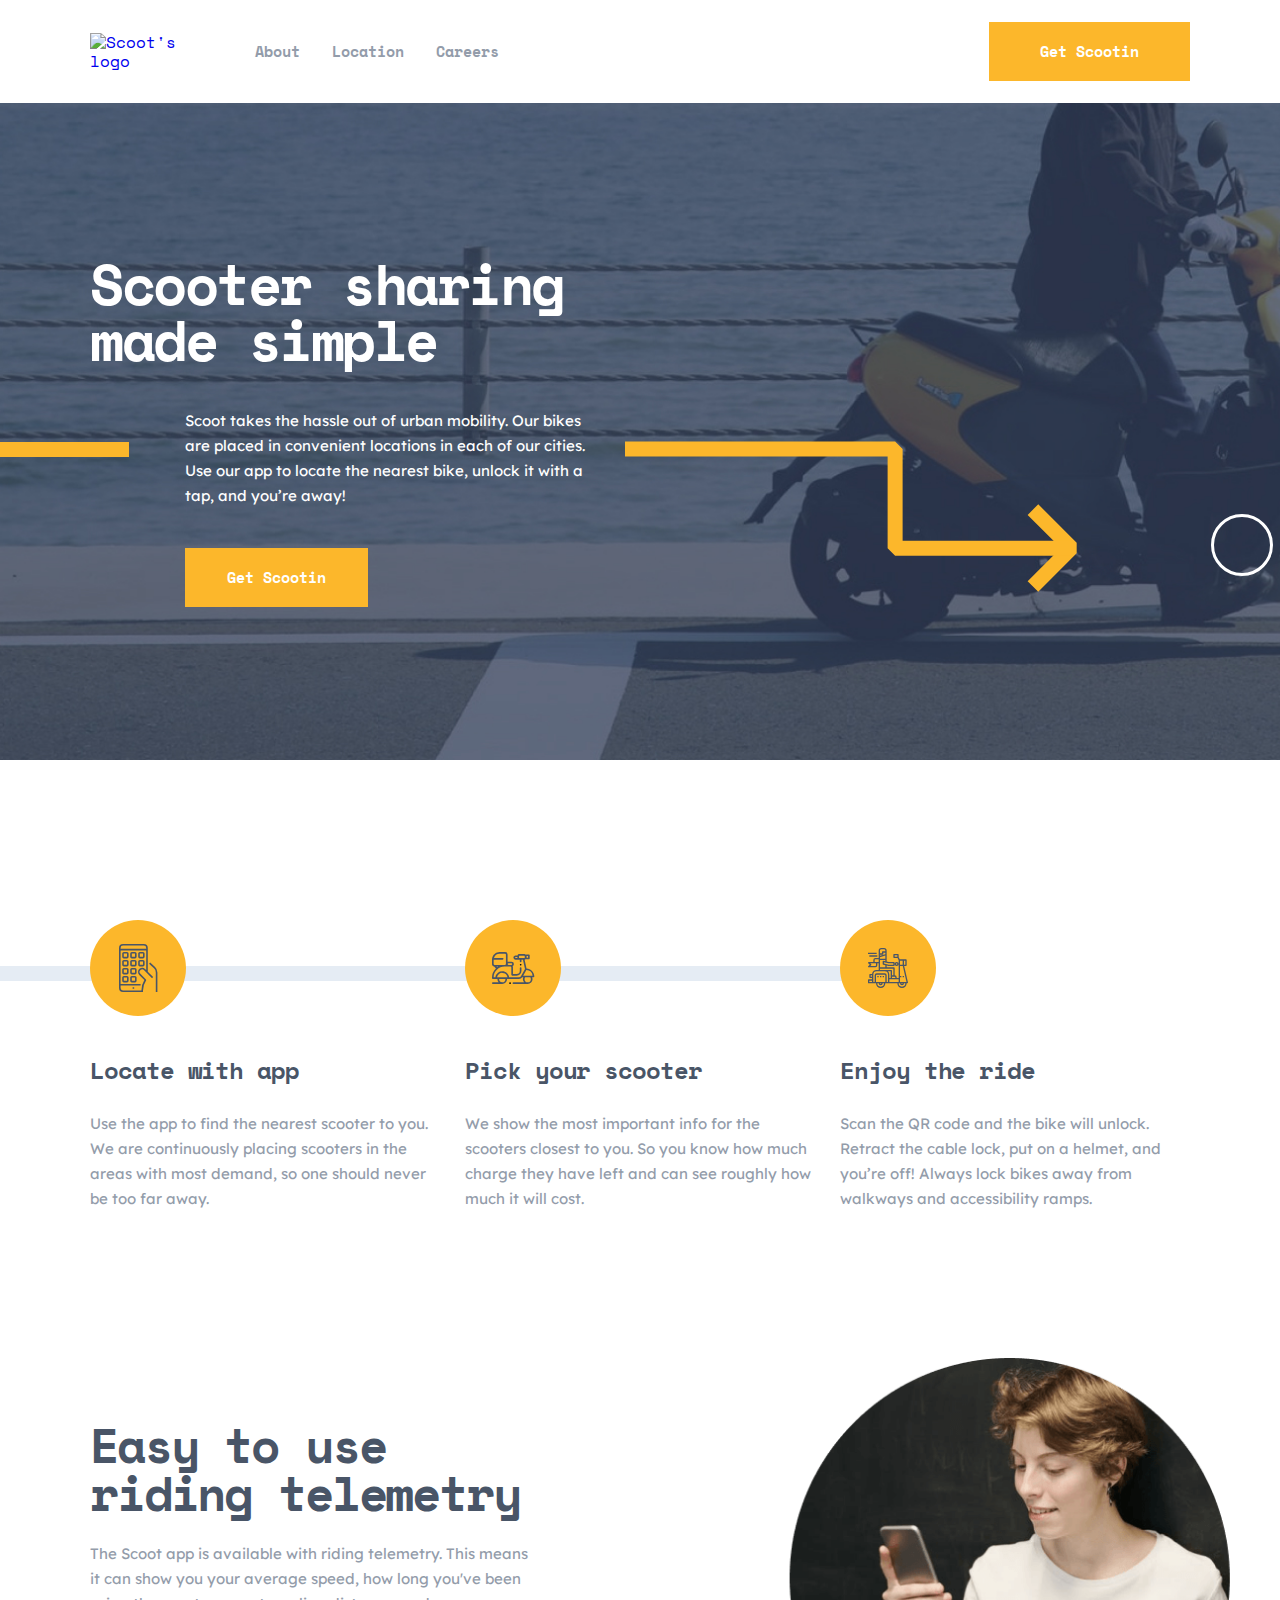
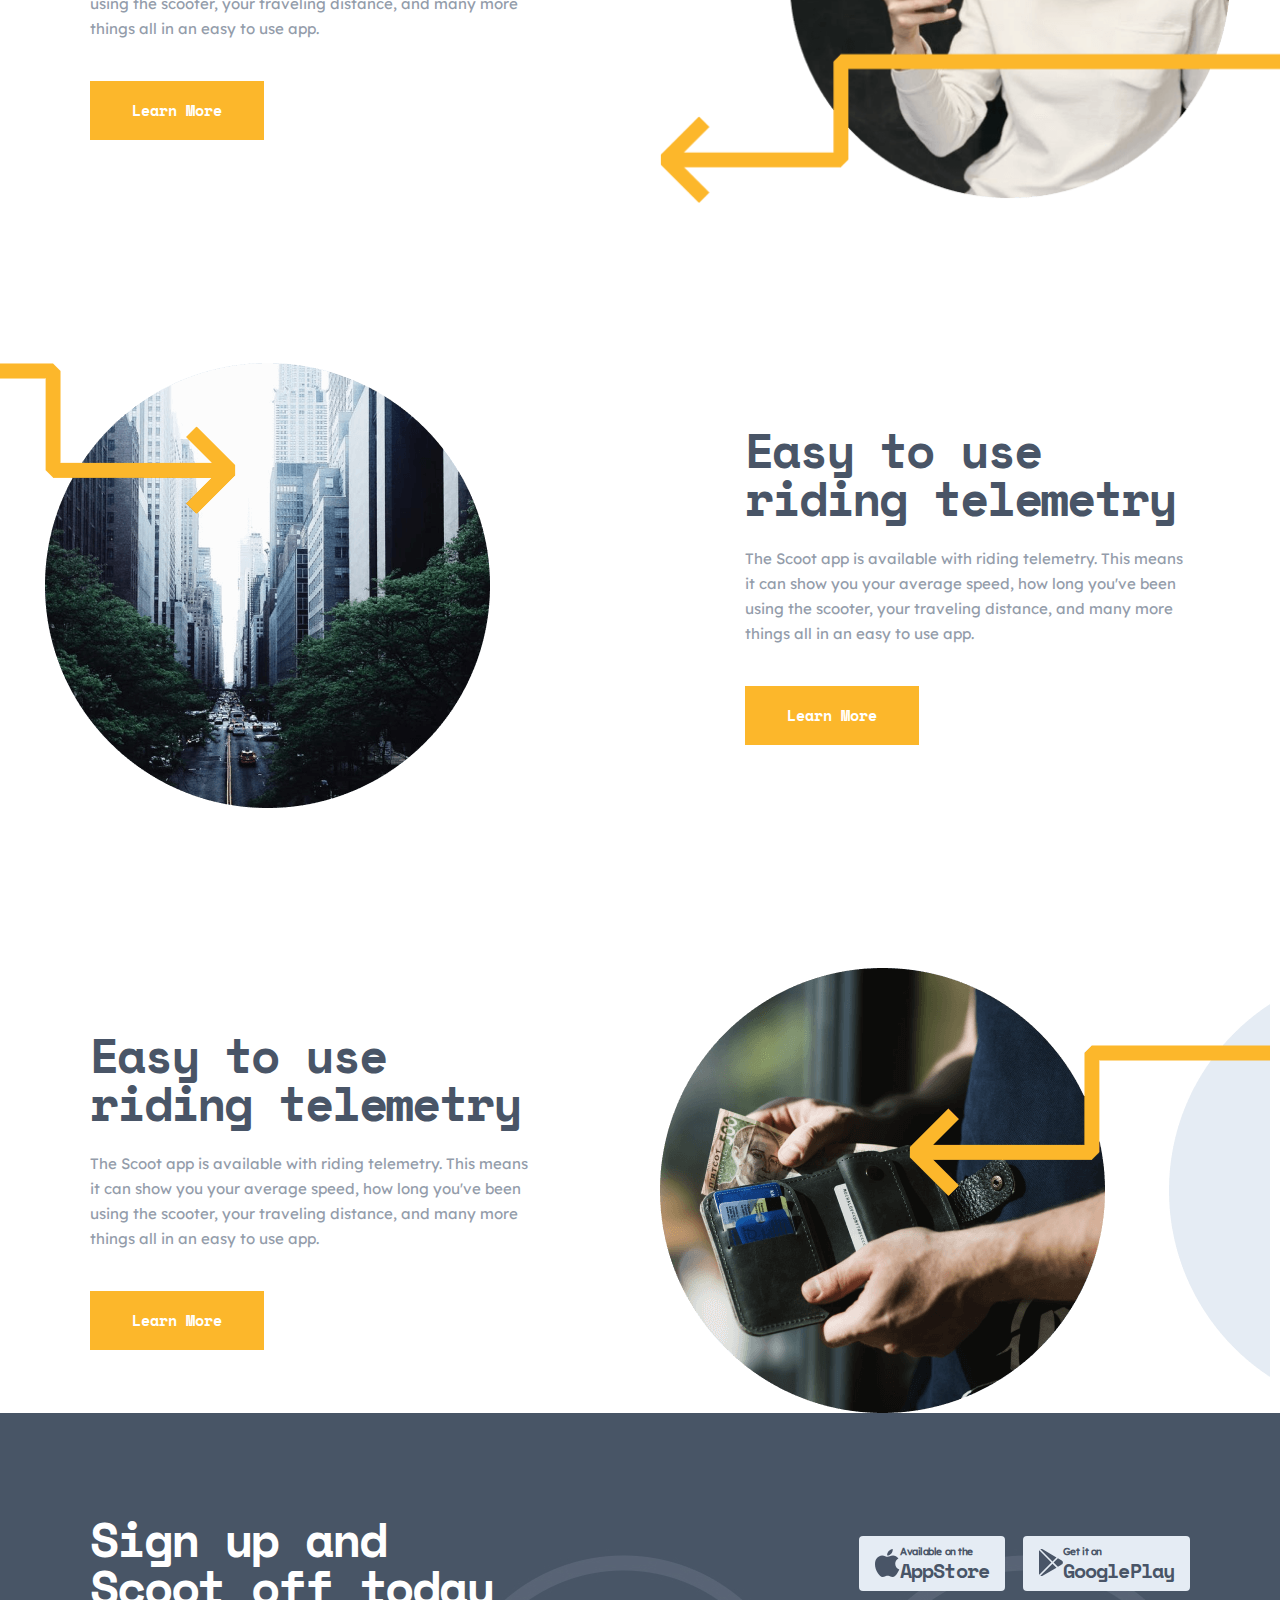
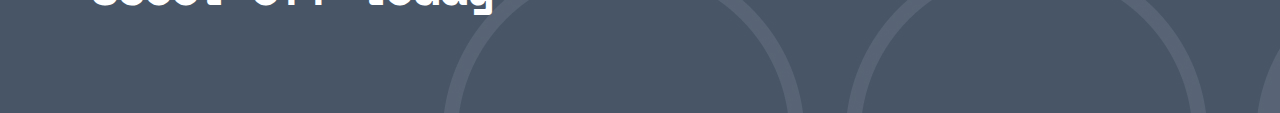
==== commit 4a0efb74: "Finish all pages" ====
--- a/index.html
+++ b/index.html
@@ -23,7 +23,7 @@
                     
                     <nav class="navigation">
                         <ul class="navigation__list d-flex">
-                            <li class="navigation__item"><a class="navigation__link" href="./about.html">About</a></li>
+                            <li class="navigation__item"><a class="navigation__link" href="#">About</a></li>
                             <li class="navigation__item"><a class="navigation__link" href="#">Location</a></li>
                             <li class="navigation__item"><a class="navigation__link" href="#">Careers</a></li>
                         </ul>
@@ -208,39 +208,7 @@
 
 <!-- footer start -->
 <footer class="site-footer">
-    <div class="container">
-        <div class="site-footer__boxs">
-            <div class="site-footer__box">
-                <a href="./index.html" class="site-footer__link-logo">
-                    <img src="./photos/scoot-white-logo.svg" alt="" class="site-footer__logo">
-                </a>
-                <nav class="navigation">
-                    <ul class="navigation__list d-flex">
-                        <li class="navigation__item"><a class="navigation__link" href="./about.html">About</a></li>
-                        <li class="navigation__item"><a class="navigation__link" href="#">Location</a></li>
-                        <li class="navigation__item"><a class="navigation__link" href="#">Careers</a></li>
-                    </ul>
-                </nav>
-            </div>
-            <ul class="site-footer__list">
-                <li class="site-footer__item itm">
-                    <a href="#" class="itm__link">
-                        <svg class="itm__logo" width="24" height="24" fill="currentColor" xmlns="http://www.w3.org/2000/svg"><path d="M22.675 0H1.325C.593 0 0 .593 0 1.325v21.351C0 23.407.593 24 1.325 24H12.82v-9.294H9.692v-3.622h3.128V8.413c0-3.1 1.893-4.788 4.659-4.788 1.325 0 2.463.099 2.795.143v3.24l-1.918.001c-1.504 0-1.795.715-1.795 1.763v2.313h3.587l-.467 3.622h-3.12V24h6.116c.73 0 1.323-.593 1.323-1.325V1.325C24 .593 23.407 0 22.675 0Z" fill=""/></svg>
-                    </a>
-                </li>
-                <li class="site-footer__item itm">
-                    <a href="#" class="itm__link">
-                        <svg class="itm__logo" width="24" height="20" fill="currentColor" xmlns="http://www.w3.org/2000/svg"><path d="M24 2.557a9.83 9.83 0 0 1-2.828.775A4.932 4.932 0 0 0 23.337.608a9.864 9.864 0 0 1-3.127 1.195A4.916 4.916 0 0 0 16.616.248c-3.179 0-5.515 2.966-4.797 6.045A13.978 13.978 0 0 1 1.671 1.149a4.93 4.93 0 0 0 1.523 6.574 4.903 4.903 0 0 1-2.229-.616c-.054 2.281 1.581 4.415 3.949 4.89a4.935 4.935 0 0 1-2.224.084 4.928 4.928 0 0 0 4.6 3.419A9.9 9.9 0 0 1 0 17.54a13.94 13.94 0 0 0 7.548 2.212c9.142 0 14.307-7.721 13.995-14.646A10.025 10.025 0 0 0 24 2.557Z" fill="#"/></svg>
-                    </a>
-                </li>
-                <li class="site-footer__item itm">
-                    <a href="#" class="itm__link">
-                        <svg class="itm__logo" width="24" height="24" fill="currentColor" xmlns="http://www.w3.org/2000/svg"><path fill-rule="evenodd" clip-rule="evenodd" d="M12 0C8.741 0 8.333.014 7.053.072 2.695.272.273 2.69.073 7.052.014 8.333 0 8.741 0 12c0 3.259.014 3.668.072 4.948.2 4.358 2.618 6.78 6.98 6.98C8.333 23.986 8.741 24 12 24c3.259 0 3.668-.014 4.948-.072 4.354-.2 6.782-2.618 6.979-6.98.059-1.28.073-1.689.073-4.948 0-3.259-.014-3.667-.072-4.947-.196-4.354-2.617-6.78-6.979-6.98C15.668.014 15.259 0 12 0Zm0 2.163c3.204 0 3.584.012 4.85.07 3.252.148 4.771 1.691 4.919 4.919.058 1.265.069 1.645.069 4.849 0 3.205-.012 3.584-.069 4.849-.149 3.225-1.664 4.771-4.919 4.919-1.266.058-1.644.07-4.85.07-3.204 0-3.584-.012-4.849-.07-3.26-.149-4.771-1.699-4.919-4.92-.058-1.265-.07-1.644-.07-4.849 0-3.204.013-3.583.07-4.849.149-3.227 1.664-4.771 4.919-4.919 1.266-.057 1.645-.069 4.849-.069ZM5.838 12a6.162 6.162 0 1 1 12.324 0 6.162 6.162 0 0 1-12.324 0ZM12 16a4 4 0 1 1 0-8 4 4 0 0 1 0 8Zm4.965-10.405a1.44 1.44 0 1 1 2.881.001 1.44 1.44 0 0 1-2.881-.001Z" fill=""/></svg>
-                    </a>
-                </li>
-            </ul>
-        </div>
-    </div>
+    <div class="container"></div>
 </footer>
 <!-- footer end -->
 
--- a/css/styles.css
+++ b/css/styles.css
@@ -242,6 +242,23 @@
     background-repeat: no-repeat;
 }
 
+.about-hero {
+    padding: 72px 0;
+    background-image: url("../photos/about-bg.jpg");
+}
+
+.locations-hero {
+    padding: 72px 0;
+    background-image: url("../photos/careers-bg.jpg");
+}
+
+.about-hero .hero__heading,
+.locations-hero .hero__heading {
+    margin: 0;
+}
+
+
+
 .hero::after {
     position: absolute;
     right: calc(50% - 805px);
@@ -269,6 +286,14 @@
     background-image: url("../photos/arrow-right.svg");
 }
 
+.about-hero::after,
+.about-hero .hero__box::after,
+.locations-hero::after,
+.locations-hero .hero__box::after {
+    display: none;
+}
+
+
 .hero__heading {
     margin: 0;
     margin-bottom: 40px;
@@ -426,7 +451,7 @@
 .easy__item::before {
     position: absolute;
     content: "";
-    width: 610px;
+    width: 740px;
     height: 100%;
     background-repeat: no-repeat;
     background-size: contain;
@@ -545,7 +570,19 @@
     -moz-border-radius: 50%;
     -ms-border-radius: 50%;
     -o-border-radius: 50%;
+    background-size: contain;
+}
+
+.values__item:nth-child(1)::before{
     background-image: url("../photos/value-one.jpg");
+}
+
+.values__item:nth-child(2)::before{
+    background-image: url("../photos/value-two.jpg");
+}
+
+.values__item:nth-child(3)::before{
+    background-image: url("../photos/value-three.jpg");
 }
 
 .values__item__count {
@@ -642,7 +679,7 @@
     -o-transition: background 0.3s ease;
 }
 
-.questions__content__inner:hover{
+.questions__content__inner:hover {
     background-color: #FFF4DF;
 }
 
@@ -674,11 +711,11 @@
     margin-bottom: 24px;
 }
 
-.questions__detail[open] .questions__summary::after{
+.questions__detail[open] .questions__summary::after {
     background-image: url("../images/arrowTop.svg");
 }
 
-.questions__detail:not([open]) .questions__summary::after{
+.questions__detail:not([open]) .questions__summary::after {
     background-image: url("../images/arrowBottom.svg");
 }
 
@@ -687,6 +724,139 @@
     line-height: 25px;
     color: var(--clr-dark);
 }
+
+
+/*******************************
+    LOCATIONS PAGE
+********************************/
+
+/*******************************
+    LOCATIONS SECTION
+********************************/
+
+.locations {
+    padding: 120px 0;
+}
+
+.locations__wrapper img {
+    margin-bottom: 120px;
+}
+
+.contact {
+    justify-content: space-around;
+    align-items: center;
+}
+
+.contact__title {
+    margin-right: 30px;
+    font-size: 48px;
+    line-height: 48px;
+    letter-spacing: -2.14286px;
+    color: var(--clr-dark);
+}
+
+.contact__wrapper {
+    margin-right: 105px;
+    align-items: center;
+}
+
+
+.contact__inner {
+    width: 445px;
+}
+
+.contact__text {
+    font-size: 15px;
+    line-height: 25px;
+    color: var(--clr-grey);
+}
+
+.contact__btn {
+    padding: 14px 44px;
+    font-size: 15px;
+    line-height: 25px;
+    text-align: center;
+}
+
+/* ARTICLE SECTION START  */
+
+.article {
+    padding: 102px 0;
+    background-image: url("../photos/article-bg.jpg");
+    background-size: cover;
+}
+
+.article__box {
+    display: flex;
+    align-items: center;
+    justify-content: space-between;
+}
+
+.article__heading {
+    font-family: 'Space Mono';
+    font-style: normal;
+    font-weight: 700;
+    font-size: 48px;
+    line-height: 48px;
+    letter-spacing: -2.14286px;
+    color: #FFFFFF;
+}
+
+.article__list {
+    display: flex;
+}
+
+.article__item {
+    display: flex;
+    align-items: center;
+    padding: 8px 16px;
+    background-color: #E5ECF4;
+    border-radius: 4px;
+}
+
+.article__item:nth-child(2) {
+    margin-left: 18px;
+}
+
+/* .article__link {
+} */
+/* .link {
+}
+.link__logo {
+} */
+.link__box {
+    margin: left 12px;
+}
+
+.link__text {
+    font-weight: 700;
+    font-size: 10px;
+    line-height: 15px;
+    /* identical to box height */
+
+    letter-spacing: -0.446429px;
+
+    color: #495567;
+}
+
+.link__strong {
+    font-weight: 700;
+    font-size: 20px;
+    line-height: 24px;
+    /* identical to box height, or 120% */
+
+    letter-spacing: -0.892857px;
+
+    color: #495567;
+
+}
+
+/* .link__boxs{
+} */
+.article__heading {
+    width: 415px;
+}
+
 
 @media only screen and (-webkit-min-device-pixel-ratio: 2),
 only screen and (min--moz-device-pixel-ratio: 2),
@@ -705,118 +875,24 @@
     .easy__item--many {
         background-image: url("../photos/3@2x.png");
     }
-}
-
-/* ARTICLE SECTION START  */
-
-.article {
-    padding: 102px 0;
-    background-image: url("../photos/article-bg.jpg");
-    background-size: cover;
-}
-
-.article__box {
-    display: flex;
-    align-items: center;
-    justify-content: space-between;
-}
-
-.article__heading {
-    font-family: 'Space Mono';
-    font-style: normal;
-    font-weight: 700;
-    font-size: 48px;
-    line-height: 48px;
-    letter-spacing: -2.14286px;
-    color: #FFFFFF;
-}
-
-.article__list {
-    display: flex;
-}
-
-.article__item {
-    display: flex;
-    align-items: center;
-    padding: 8px 16px;
-    background-color: #E5ECF4;
-    border-radius: 4px;
-}
-
-.article__item:nth-child(2) {
-    margin-left: 18px;
-}
-
-/* .article__link {
-} */
-/* .link {
-}
-.link__logo {
-} */
-.link__box {
-    margin-left: 12px;
-}
-
-.link__text {
-    font-weight: 700;
-    font-size: 10px;
-    line-height: 15px;
-    /* identical to box height */
-
-    letter-spacing: -0.446429px;
-
-    color: #495567;
-}
-
-.link__strong {
-    font-weight: 700;
-    font-size: 20px;
-    line-height: 24px;
-    /* identical to box height, or 120% */
-
-    letter-spacing: -0.892857px;
-
-    color: #495567;
-
-}
-
-/* .link__boxs{
-} */
-.article__heading {
-    width: 415px;
-}
-
-
-/* FOOTER START  */
-.site-footer {
-    padding: 35px;
-    background-color: #333A44;
-}
-.site-footer__boxs {
-    display: flex;
-    align-items: center;
-    justify-content: space-between;
-}
-.site-footer__box {
-    display: flex;
-    align-items: center;
-}
-.site-footer__link-logo {
-    margin-right: 59px;
-}
-.site-footer__list {
-    display: flex;
-    align-items: center;
-}
-.site-footer__item {
-    margin-left: 24px;
-}
-.site-footer__item:nth-child(1){
-    margin-left: 0;
-}
-.itm__logo {
-    color: #FCB72B;
-}
-.itm__logo:hover{
-    color: #fff;
+
+    .about-hero{
+        background-image: url("../photos/about@2x.jpg");
+    }
+
+    .locations-hero{
+        background-image: url("../photos/careers-bg@2x.jpg");
+    }
+
+    .values__item:nth-child(1)::before{
+        background-image: url("../images/values-one@2x.jpg");
+    }
+    
+    .values__item:nth-child(2)::before{
+        background-image: url("../photos/value-two@2x.jpg");
+    }
+    
+    .values__item:nth-child(3)::before{
+        background-image: url("../photos/value-three@2x.jpg");
+    }
 }